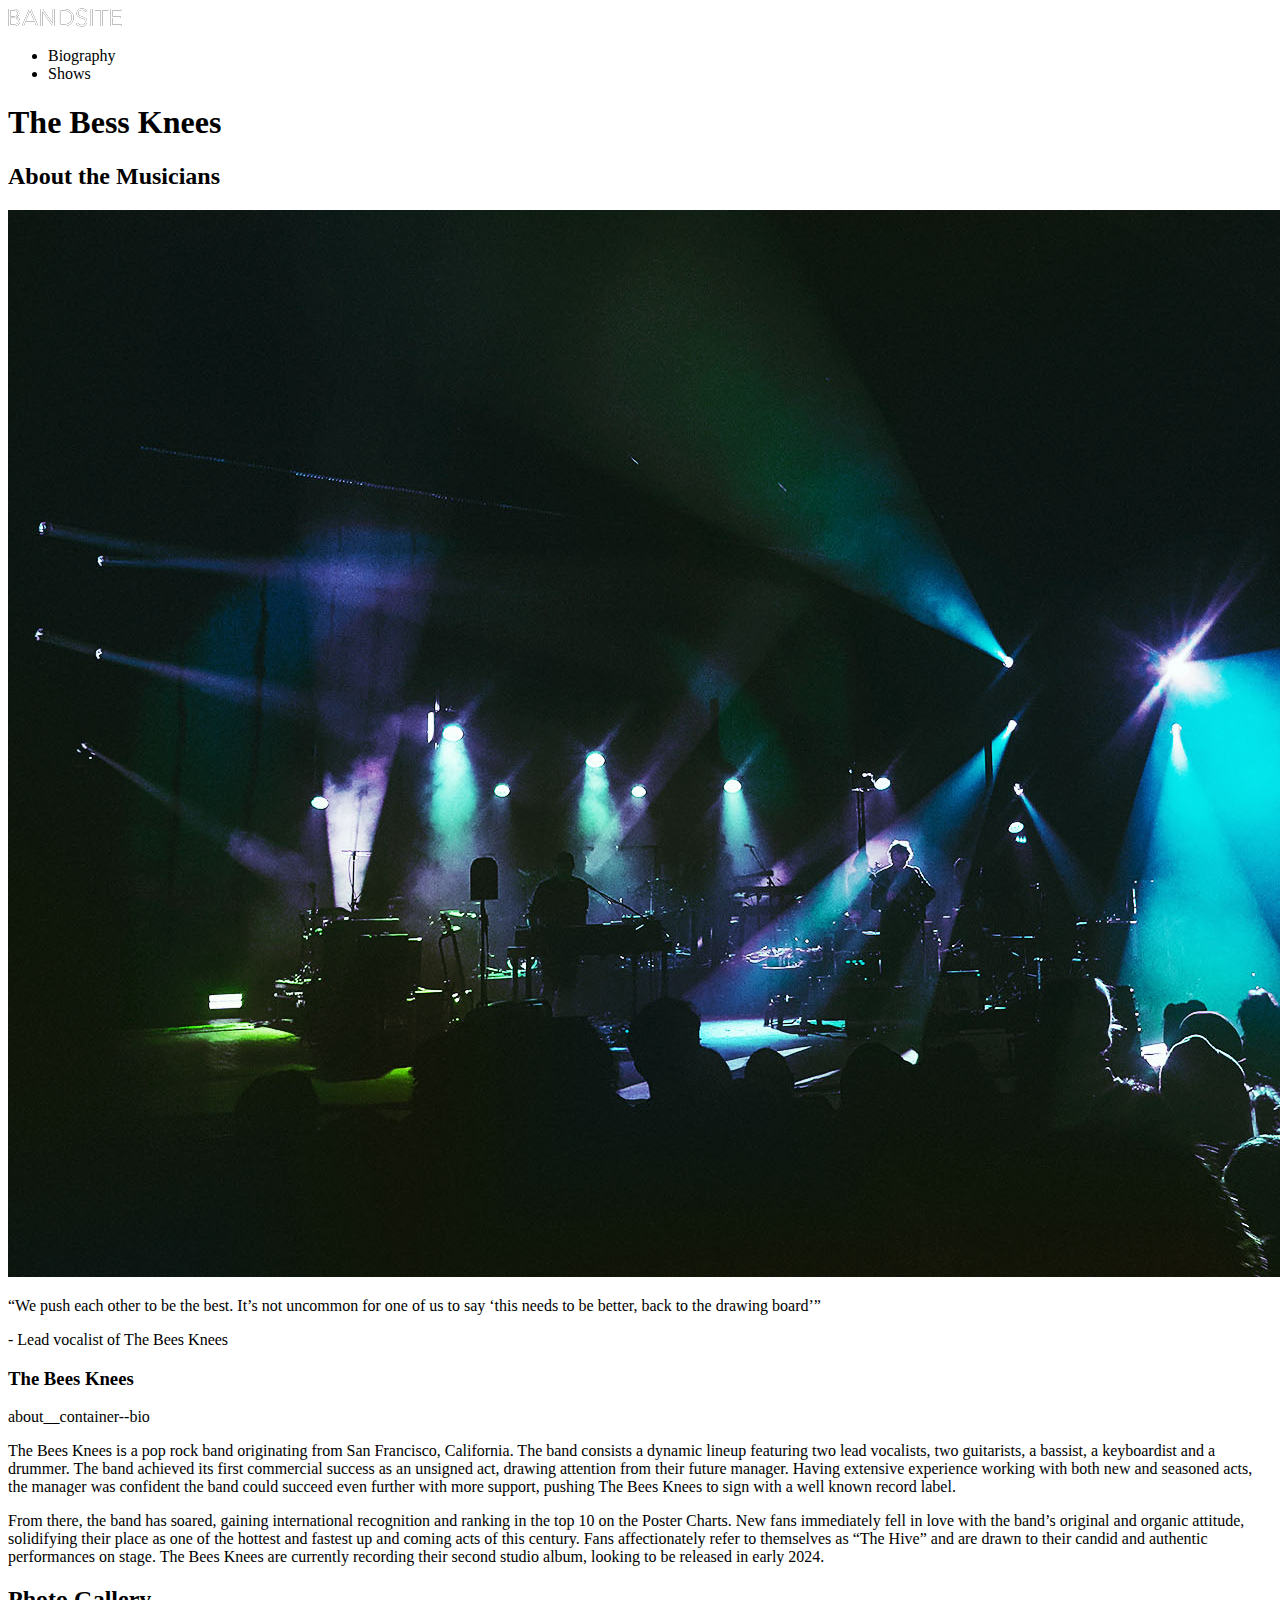
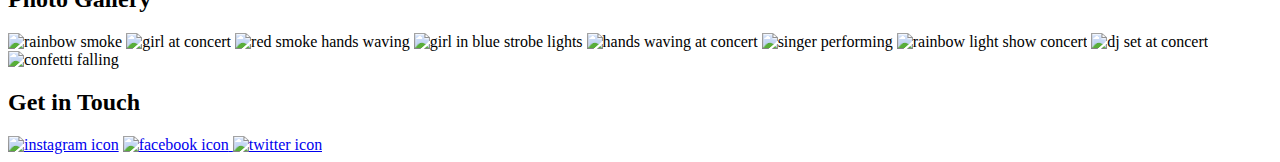
==== index.html @ d41c2636 "added more html" ====
<!DOCTYPE html>
<html lang="en">
<head>
    <meta charset="UTF-8">
    <meta name="viewport" content="width=device-width, initial-scale=1.0">
    <title>Biography</title>
</head>

<body>

    <header class="header>
        <nav>
            <a class="nav__logo" href="./index.html"><img class="nav__img-logo" src="./assets/Logo/Logo-bandsite.svg" alt="bandsite logo"></a>
            <ul>
                <li>Biography</li>
                <li>Shows</li>
            </ul>
        </nav>
    </header>

    <main>

        <section>
            <div>
                <h1>The Bess Knees</h1>
            </div>
        </section>

        <section>
            <h2>About the Musicians</h2>
            <div> 
                <img class="band_image" src="assets/Images/band.jpg" alt="The Bee Knees Main Landing image"/>
                <p class="">“We push each other to be the best. 
                    It’s not uncommon for one of us to say ‘this needs to be better, back to the drawing board’”
                </p>
                <p> - Lead vocalist of The Bees Knees</p>
            </div>
            <div>
                <h3>The Bees Knees</h3>
                <div>about__container--bio</div>
                <p>
                    The Bees Knees is a pop rock band originating
                    from San Francisco, California. The band
                    consists a dynamic lineup featuring two lead
                    vocalists, two guitarists, a bassist, a
                    keyboardist and a drummer. The band
                    achieved its first commercial success as an
                    unsigned act, drawing attention from their
                    future manager. Having extensive experience
                    working with both new and seasoned acts, the
                    manager was confident the band could
                    succeed even further with more support,
                    pushing The Bees Knees to sign with a well
                    known record label.
                </p>
                <p>
                    From there, the band has soared, gaining
                    international recognition and ranking in the
                    top 10 on the Poster Charts. New fans
                    immediately fell in love with the band’s original
                    and organic attitude, solidifying their place as
                    one of the hottest and fastest up and coming
                    acts of this century. Fans affectionately refer to
                    themselves as “The Hive” and are drawn to
                    their candid and authentic performances on
                    stage. The Bees Knees are currently recording
                    their second studio album, looking to be
                    released in early 2024.
                </p>
            </div>
        </section>

        <section>
            <h2>Photo Gallery</h2>
            <div class="gallery__container">
                <img class="gallery__image" src="assets/images/Photo-gallery-1.jpg" alt="rainbow smoke">
                <img class="gallery__image" src="assets/images/Photo-gallery-2.jpg" alt="girl at concert">
                <img class="gallery__image gallery__image--cornor" src="assets/images/Photo-gallery-3.jpg" alt="red smoke hands waving">
                <img class="gallery__image" src="assets/images/Photo-gallery-4.jpg" alt="girl in blue strobe lights">
                <img class="gallery__image" src="assets/images/Photo-gallery-5.jpg" alt="hands waving at concert">
                <img class="gallery__image gallery__image--cornor"  src="assets/images/Photo-gallery-6.jpg" alt="singer performing">
                <img class="gallery__image" src="assets/images/Photo-gallery-7.jpg" alt="rainbow light show concert">
                <img class="gallery__image" src="assets/images/Photo-gallery-8.jpg" alt="dj set at concert">
                <img class="gallery__image gallery__image--cornor" src="assets/images/Photo-gallery-9.jpg" alt="confetti falling">
            </div>
        </section>
    </main>

    <footer>
        <h2 class="">Get in Touch</h2>
        <div class="footer__social">
            <a href="https://instagram.com/" target="_blank" class="footer__social-link">
                <img class="footer__image" src="./assets/icons/Icon-instagram.svg" alt="instagram icon"></a>
            <a href="https://facebook.com/" target="_blank" class="footer__social-link">
                <img class="footer__image" src="./assets/icons/Icon-facebook.svg" alt="facebook icon">
            </a>
             <a href="https://twitter.com/" target="_blank" class="footer__social-link">
                <img class="footer__image" src="./assets/icons/Icon-twitter.svg" alt="twitter icon">
             </a>
        </div>
    </footer>
</body>
</html>
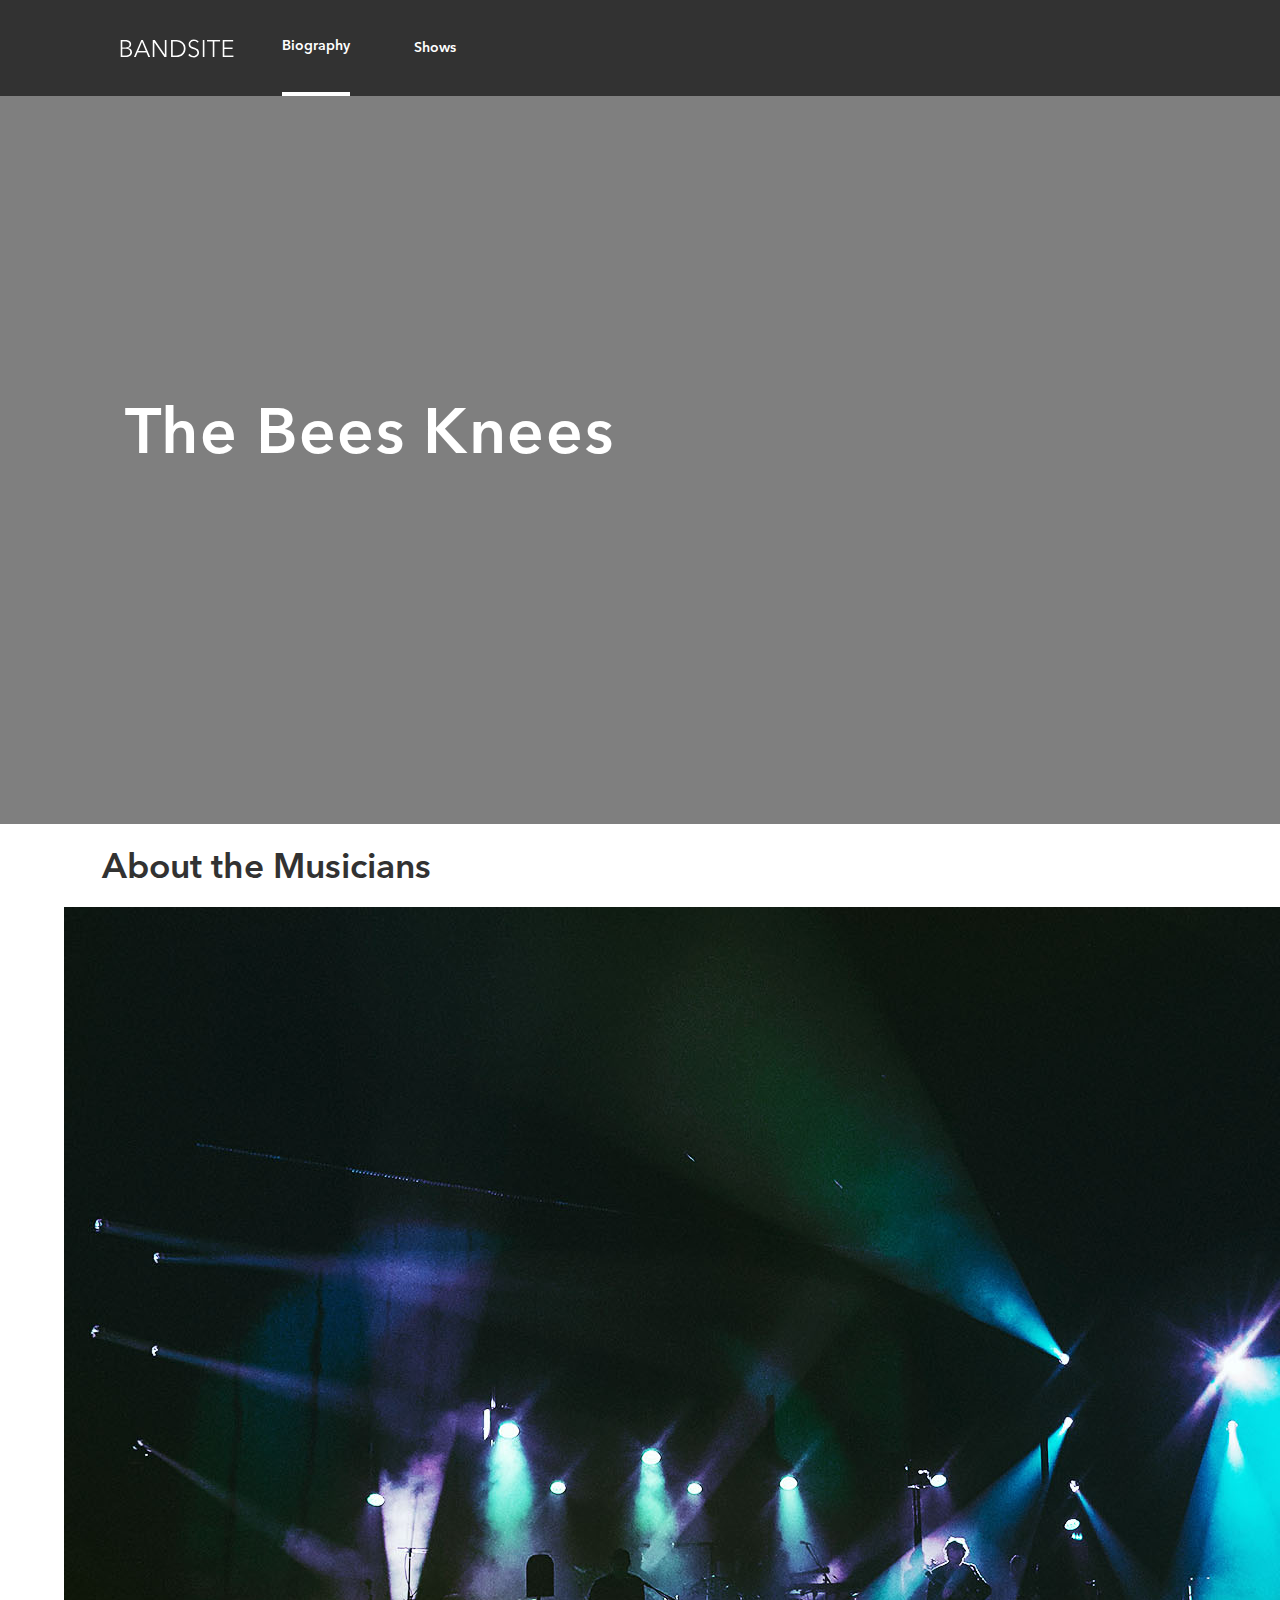
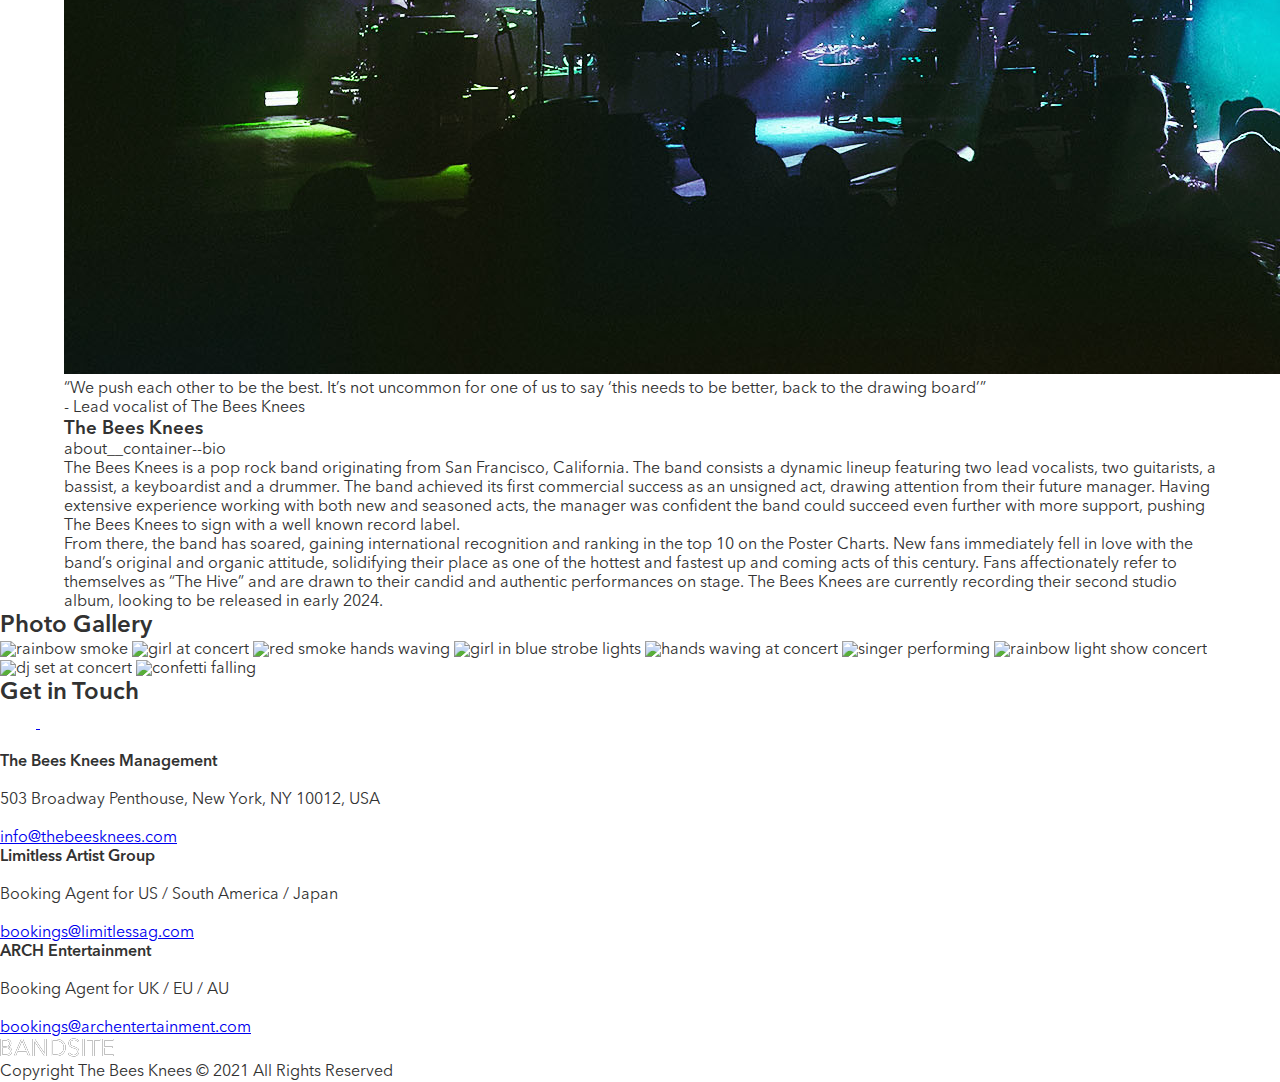
==== commit 25443d66: "added nav bar styling" ====
--- a/index.html
+++ b/index.html
@@ -4,32 +4,31 @@
     <meta charset="UTF-8">
     <meta name="viewport" content="width=device-width, initial-scale=1.0">
     <title>Biography</title>
+    <link rel="stylesheet" href="./styles/bio.css">
 </head>
 
 <body>
 
-    <header class="header>
-        <nav>
-            <a class="nav__logo" href="./index.html"><img class="nav__img-logo" src="./assets/Logo/Logo-bandsite.svg" alt="bandsite logo"></a>
-            <ul>
-                <li>Biography</li>
-                <li>Shows</li>
+    <header class="header">
+        <nav class="nav">
+            <a class="nav__logo" href="./index.html"><img class="nav__img--logo" src="./assets/Logo/Logo-bandsite.svg" alt="bandsite logo"></a>
+            <ul class="nav__pages">
+                <li class="nav__list nav__list--active"><a class="nav__link " href="./index.html">Biography</a></li>
+                <li class="nav__list nav__list--nonactive">Shows</li>
             </ul>
         </nav>
     </header>
 
     <main>
+        <section class="hero">
+            <div class="hero__overlay"></div>
+                <h1 class="hero__title">The Bees Knees<h1>
+                </section>
 
-        <section>
-            <div>
-                <h1>The Bess Knees</h1>
-            </div>
-        </section>
-
-        <section>
-            <h2>About the Musicians</h2>
+        <section class="about">
+            <h2 class="about__title">About the Musicians</h2>
             <div> 
-                <img class="band_image" src="assets/Images/band.jpg" alt="The Bee Knees Main Landing image"/>
+                <img class="about__image" src="assets/Images/band.jpg" alt="The Bee Knees Main Landing image"/>
                 <p class="">“We push each other to be the best. 
                     It’s not uncommon for one of us to say ‘this needs to be better, back to the drawing board’”
                 </p>
@@ -90,14 +89,40 @@
         <h2 class="">Get in Touch</h2>
         <div class="footer__social">
             <a href="https://instagram.com/" target="_blank" class="footer__social-link">
-                <img class="footer__image" src="./assets/icons/Icon-instagram.svg" alt="instagram icon"></a>
+                <img class="footer__image" src="./assets/Icons/SVG/Icon-instagram.svg" alt="instagram icon"></a>
             <a href="https://facebook.com/" target="_blank" class="footer__social-link">
-                <img class="footer__image" src="./assets/icons/Icon-facebook.svg" alt="facebook icon">
+                <img class="footer__image" src="./assets/Icons/SVG/Icon-facebook.svg" alt="facebook icon">
             </a>
              <a href="https://twitter.com/" target="_blank" class="footer__social-link">
-                <img class="footer__image" src="./assets/icons/Icon-twitter.svg" alt="twitter icon">
+                <img class="footer__image" src="./assets/Icons/SVG/Icon-twitter.svg" alt="twitter icon">
              </a>
         </div>
+        <br>
+        <div class="footer__contact">
+            <div class="footer__contact--container">
+                <h4 class="footer__contact--title">The Bees Knees Management</h4>
+                <br>
+                <p>503 Broadway Penthouse,
+                    New York, NY 10012, USA</p>
+                <br>
+                <a class="footer__contact--email" href="mailto:info@thebeesknees.com" target="_blank">info@thebeesknees.com</a>
+                <br>
+                <h4 class="footer__contact--title">Limitless Artist Group</h4>
+                <br>
+                <p>Booking Agent for US / South America / Japan</p>
+                <br>
+                <a class="footer__contact--email" href="mailto:bookings@limitlessag.com" target="_blank">bookings@limitlessag.com</a>
+                <br>
+                <h4 class="footer__contact--title">ARCH Entertainment</h4>
+                <br>
+                <p>Booking Agent for UK / EU / AU</p>
+                <br>
+                <a class="footer__contact--email" href="mailto:bookings@limitlessag.com" target="_blank">bookings@archentertainment.com</a>
+            </div>
+        </div>
+        <img class="footer__image-logo" src="assets/Logo/Logo-bandsite.svg" alt="bandsite logo">
+        <p class="footer__copyright">Copyright The Bees Knees © 2021 All Rights Reserved</p>
     </footer>
+
 </body>
 </html>--- a/styles/bio.css
+++ b/styles/bio.css
@@ -0,0 +1,223 @@
+@font-face {
+  font-family: "AvenirNext LT Pro";
+  src: url("../../assets/Font/AvenirNextLTPro-Regular.otf") format("opentype");
+  font-weight: normal;
+  font-style: normal;
+}
+@font-face {
+  font-family: "AvenirNextLTPro-Demi";
+  src: url("../../assets/Font/AvenirNextLTPro-Demi.otf") format("opentype");
+  font-weight: 600;
+  font-style: normal;
+}
+@font-face {
+  font-family: "AvenirNext LT Pro";
+  src: url("../../assets/Font/AvenirNextLTPro-Bold.otf") format("opentype");
+  font-weight: 700;
+  font-style: bold;
+}
+*, *::before, *::after {
+  box-sizing: border-box;
+  margin: 0;
+  padding: 0;
+}
+
+h1, h2, h3, h4 {
+  font-family: "AvenirNextLTPro-Demi";
+}
+
+body {
+  margin: 0;
+  padding: 0;
+  font-family: "AvenirNext LT Pro";
+  color: #323232;
+}
+
+ul {
+  margin-block-start: 1em;
+  margin-block-end: 0em;
+}
+
+li {
+  list-style: none;
+}
+
+a {
+  margin: 0rem 0rem;
+}
+
+.header {
+  padding-top: 1rem;
+  background-color: #323232;
+}
+@media screen and (min-width: 48rem) {
+  .header {
+    padding-top: 0rem;
+  }
+}
+
+.nav {
+  background-color: #323232;
+  position: sticky;
+  top: 0;
+  width: 100%;
+  z-index: 999;
+}
+@media screen and (min-width: 48rem) {
+  .nav {
+    display: flex;
+    height: 4.5rem;
+  }
+}
+@media screen and (min-width: 80rem) {
+  .nav {
+    display: flex;
+    height: 6rem;
+  }
+}
+.nav__logo {
+  height: 1.875rem;
+  display: flex;
+  justify-content: center;
+  margin-top: 1rem;
+}
+@media screen and (min-width: 48rem) {
+  .nav__logo {
+    max-height: 1.625rem;
+    align-items: center;
+    margin: auto 1rem auto 2.5rem;
+  }
+}
+@media screen and (min-width: 80rem) {
+  .nav__logo {
+    margin-left: 7.5rem;
+  }
+}
+.nav__pages {
+  display: flex;
+  width: 100%;
+  margin-block-start: 0;
+  justify-content: center;
+}
+@media screen and (min-width: 48rem) {
+  .nav__pages {
+    width: 30%;
+    justify-content: start;
+  }
+}
+.nav__list {
+  display: inline-flex;
+  width: 100%;
+  height: 100%;
+  font-size: 1rem;
+  justify-content: center;
+  align-items: center;
+  color: white;
+  font-weight: 700;
+  padding-top: 1rem;
+  padding-bottom: 1rem;
+}
+.nav__list--nonactive:hover {
+  font-family: "AvenirNext LT Pro";
+  border-bottom: 4px #FFFFFF solid;
+}
+.nav__list--active {
+  font-family: "AvenirNext LT Pro";
+  border-bottom: 4px #FFFFFF solid;
+}
+@media screen and (min-width: 48rem) {
+  .nav__list {
+    padding: 0rem;
+    font-size: 0.875rem;
+    font-family: "AvenirNextLTPro-Demi";
+    width: auto;
+    display: flex;
+    justify-content: baseline;
+    margin: auto 2rem auto 2rem;
+  }
+}
+.nav__link {
+  color: white;
+  text-decoration: none;
+}
+
+.hero {
+  background-image: url(../assets/images/hero-bio.jpg);
+  background-size: cover;
+  background-position: center;
+  background-repeat: no-repeat;
+  height: 17.5rem;
+  width: 101.5%;
+  display: flex;
+  position: relative;
+  align-items: center;
+}
+.hero__overlay {
+  width: 100%;
+  height: 100%;
+  background-color: #323232;
+  position: absolute;
+  background-color: rgba(0, 0, 0, 0.5);
+  z-index: 0;
+}
+.hero__title {
+  color: white;
+  position: absolute;
+  margin-left: 1.5rem;
+  margin-top: 1rem;
+  font-size: 1.5rem;
+  z-index: 1;
+  letter-spacing: 0.125rem;
+  font-family: "AvenirNextLTPro-Demi";
+}
+@media screen and (min-width: 48rem) {
+  .hero__title {
+    font-size: 3.4rem;
+    font-family: "AvenirNextLTPro-Demi";
+    margin-left: 3rem;
+    margin-top: 3rem;
+    letter-spacing: 0.25rem;
+  }
+}
+@media screen and (min-width: 80rem) {
+  .hero__title {
+    font-size: 4rem;
+    margin-left: 7.8rem;
+    margin-top: -3rem;
+    letter-spacing: 0.1rem;
+  }
+}
+@media screen and (min-width: 48rem) {
+  .hero {
+    height: 29rem;
+  }
+}
+@media screen and (min-width: 80rem) {
+  .hero {
+    height: 45.5rem;
+  }
+}
+
+@media screen and (min-width: 48rem) {
+  .about {
+    width: 90%;
+    display: flexbox;
+    margin: auto;
+  }
+}
+.about__title {
+  font-weight: 700;
+  font-family: "AvenirNextLTPro-Demi";
+  font-size: 1.5rem;
+  margin: 1.5rem 1rem 1rem 1rem;
+}
+@media screen and (min-width: 48rem) {
+  .about__title {
+    font-size: 2.2rem;
+  }
+}
+@media screen and (min-width: 80rem) {
+  .about__title {
+    margin-left: 2.4rem;
+  }
+}/*# sourceMappingURL=bio.css.map */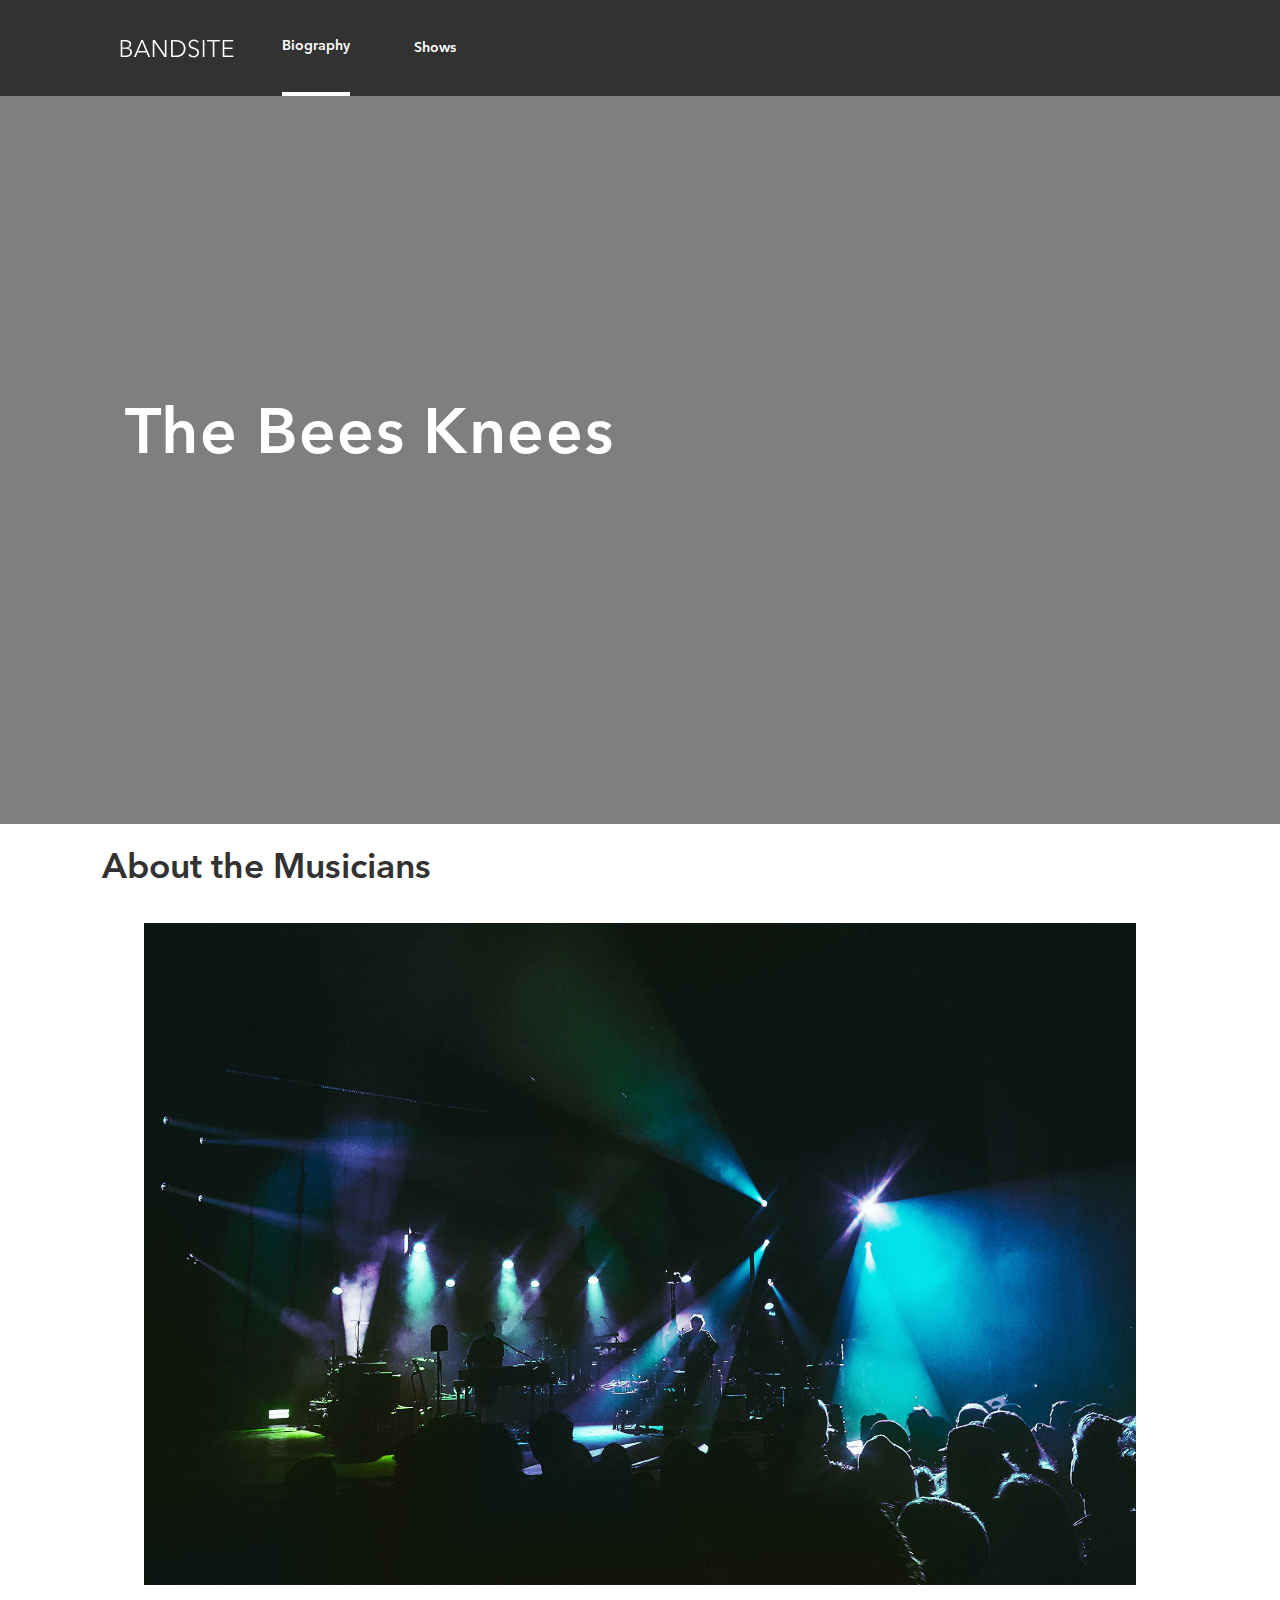
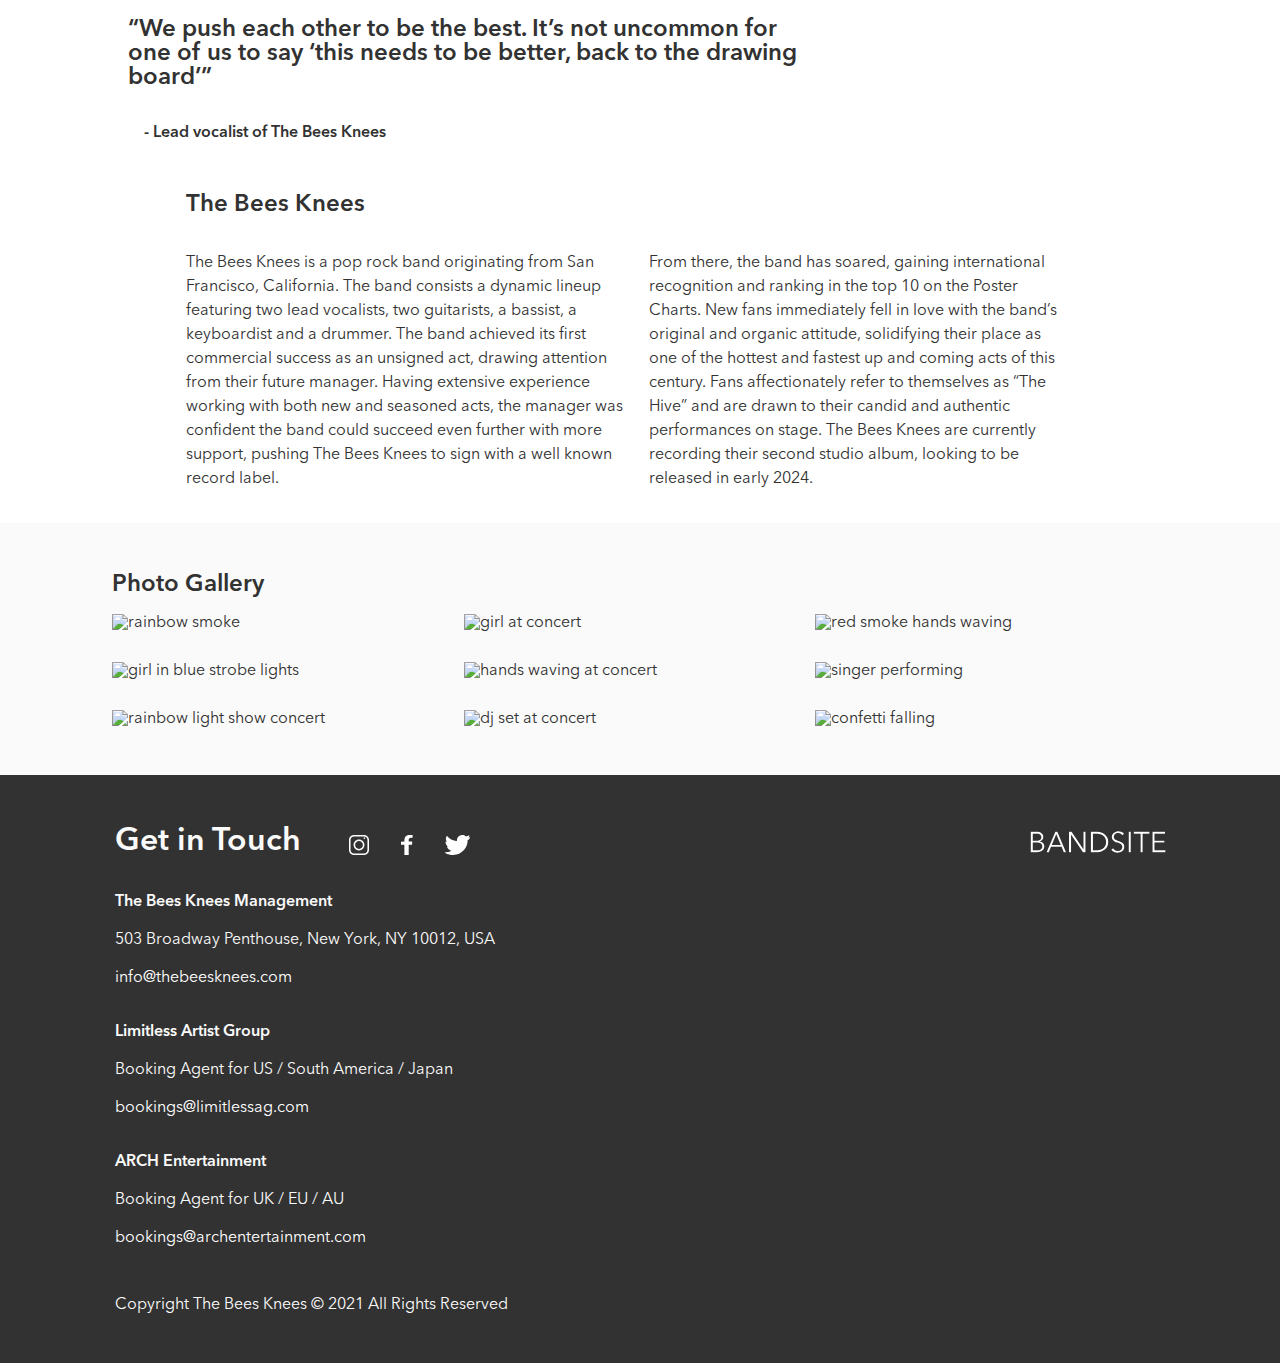
==== commit 09a541d3: "added the rest of mobile design" ====
--- a/index.html
+++ b/index.html
@@ -27,17 +27,17 @@
 
         <section class="about">
             <h2 class="about__title">About the Musicians</h2>
-            <div> 
+            <div class="about__container"> 
                 <img class="about__image" src="assets/Images/band.jpg" alt="The Bee Knees Main Landing image"/>
-                <p class="">“We push each other to be the best. 
+                <p class="about__quote">“We push each other to be the best. 
                     It’s not uncommon for one of us to say ‘this needs to be better, back to the drawing board’”
                 </p>
-                <p> - Lead vocalist of The Bees Knees</p>
+                <h4 class="about__quote--author"> - Lead vocalist of The Bees Knees</h4>
             </div>
-            <div>
-                <h3>The Bees Knees</h3>
-                <div>about__container--bio</div>
-                <p>
+            <div class="about__container--para">
+                <h3 class="about__para--title">The Bees Knees</h3>
+                <div class="about__para--container">
+                <p class="about__para">
                     The Bees Knees is a pop rock band originating
                     from San Francisco, California. The band
                     consists a dynamic lineup featuring two lead
@@ -52,7 +52,7 @@
                     pushing The Bees Knees to sign with a well
                     known record label.
                 </p>
-                <p>
+                <p class="about__para">
                     From there, the band has soared, gaining
                     international recognition and ranking in the
                     top 10 on the Poster Charts. New fans
@@ -67,10 +67,11 @@
                     released in early 2024.
                 </p>
             </div>
+            </div>
         </section>
 
-        <section>
-            <h2>Photo Gallery</h2>
+        <section class="gallery">
+            <h2 class="gallery__title">Photo Gallery</h2>
             <div class="gallery__container">
                 <img class="gallery__image" src="assets/images/Photo-gallery-1.jpg" alt="rainbow smoke">
                 <img class="gallery__image" src="assets/images/Photo-gallery-2.jpg" alt="girl at concert">
@@ -85,8 +86,8 @@
         </section>
     </main>
 
-    <footer>
-        <h2 class="">Get in Touch</h2>
+    <footer class="footer">
+        <h2 class="footer__header">Get in Touch</h2>
         <div class="footer__social">
             <a href="https://instagram.com/" target="_blank" class="footer__social-link">
                 <img class="footer__image" src="./assets/Icons/SVG/Icon-instagram.svg" alt="instagram icon"></a>
@@ -100,27 +101,29 @@
         <br>
         <div class="footer__contact">
             <div class="footer__contact--container">
-                <h4 class="footer__contact--title">The Bees Knees Management</h4>
+                <h4 class="footer__title">The Bees Knees Management</h4>
                 <br>
                 <p>503 Broadway Penthouse,
                     New York, NY 10012, USA</p>
                 <br>
-                <a class="footer__contact--email" href="mailto:info@thebeesknees.com" target="_blank">info@thebeesknees.com</a>
+                <a class="footer__email" href="mailto:info@thebeesknees.com" target="_blank">info@thebeesknees.com</a>
                 <br>
-                <h4 class="footer__contact--title">Limitless Artist Group</h4>
+                <br>
+                <h4 class="footer__title">Limitless Artist Group</h4>
                 <br>
                 <p>Booking Agent for US / South America / Japan</p>
                 <br>
-                <a class="footer__contact--email" href="mailto:bookings@limitlessag.com" target="_blank">bookings@limitlessag.com</a>
+                <a class="footer__email" href="mailto:bookings@limitlessag.com" target="_blank">bookings@limitlessag.com</a>
                 <br>
-                <h4 class="footer__contact--title">ARCH Entertainment</h4>
+                <br>
+                <h4 class="footer__title">ARCH Entertainment</h4>
                 <br>
                 <p>Booking Agent for UK / EU / AU</p>
                 <br>
-                <a class="footer__contact--email" href="mailto:bookings@limitlessag.com" target="_blank">bookings@archentertainment.com</a>
+                <a class="footer__email" href="mailto:bookings@limitlessag.com" target="_blank">bookings@archentertainment.com</a>
             </div>
         </div>
-        <img class="footer__image-logo" src="assets/Logo/Logo-bandsite.svg" alt="bandsite logo">
+        <img class="footer__logo" src="assets/Logo/Logo-bandsite.svg" alt="bandsite logo">
         <p class="footer__copyright">Copyright The Bees Knees © 2021 All Rights Reserved</p>
     </footer>
 
--- a/styles/bio.css
+++ b/styles/bio.css
@@ -147,7 +147,7 @@
   background-position: center;
   background-repeat: no-repeat;
   height: 17.5rem;
-  width: 101.5%;
+  width: 100%;
   display: flex;
   position: relative;
   align-items: center;
@@ -209,7 +209,7 @@
   font-weight: 700;
   font-family: "AvenirNextLTPro-Demi";
   font-size: 1.5rem;
-  margin: 1.5rem 1rem 1rem 1rem;
+  margin: 1.5rem 1rem 0.5rem 1rem;
 }
 @media screen and (min-width: 48rem) {
   .about__title {
@@ -220,4 +220,273 @@
   .about__title {
     margin-left: 2.4rem;
   }
+}
+.about__container {
+  display: flex;
+  flex-direction: column;
+  width: 100%;
+}
+@media screen and (min-width: 80rem) {
+  .about__container {
+    padding: 1rem 4rem 1rem 4rem;
+  }
+}
+.about__image {
+  -o-object-fit: cover;
+     object-fit: cover;
+  -o-object-position: bottom;
+     object-position: bottom;
+  margin: 0.5rem 1rem 0.5rem 1rem;
+  max-height: 20rem;
+}
+@media screen and (min-width: 48rem) {
+  .about__image {
+    max-height: 38rem;
+  }
+}
+@media screen and (min-width: 80rem) {
+  .about__image {
+    max-height: 48rem;
+  }
+}
+.about__quote {
+  margin: 0.5rem 1rem auto 1rem;
+  line-height: 1.5rem;
+  font-family: "AvenirNextLTPro-Demi";
+  flex-wrap: wrap;
+}
+@media screen and (min-width: 48rem) {
+  .about__quote {
+    font-size: 1.5rem;
+    margin: 1.6rem 0rem;
+  }
+}
+@media screen and (min-width: 80rem) {
+  .about__quote {
+    justify-content: flex-start;
+    width: 66%;
+  }
+}
+.about__quote--author {
+  margin: 0.5rem auto 0.5rem 1rem;
+  font-weight: 600;
+  font-family: "AvenirNextLTPro-Demi";
+}
+.about__para--title {
+  font-family: "AvenirNextLTPro-Demi";
+  margin-left: 0rem;
+  margin-bottom: 1.5rem;
+  font-size: 0.875rem;
+  line-height: 1.375rem;
+}
+@media screen and (min-width: 48rem) {
+  .about__para--title {
+    font-size: 1.5rem;
+    line-height: 2.75rem;
+  }
+}
+.about__container--para {
+  display: flex;
+  flex-direction: column;
+  width: 100%;
+  padding: 1rem;
+}
+@media screen and (min-width: 48rem) {
+  .about__container--para {
+    width: 90%;
+    display: flexbox;
+    margin: auto;
+  }
+}
+@media screen and (min-width: 80rem) {
+  .about__container--para {
+    padding: 1rem 4rem 1rem 4rem;
+  }
+}
+.about__para--container {
+  line-height: 1.5;
+}
+@media screen and (min-width: 48rem) {
+  .about__para--container {
+    display: flex;
+    flex-direction: row;
+  }
+}
+.about__para {
+  margin-bottom: 1rem;
+}
+@media screen and (min-width: 48rem) {
+  .about__para {
+    padding: 0rem 1.5rem 0rem 0rem;
+    font-size: 1rem;
+  }
+}
+.gallery {
+  background-color: #FAFAFA;
+  display: flex;
+  flex-direction: column;
+  padding: 1.5rem 1rem 0rem 1rem;
+}
+.gallery__title {
+  font-size: 1.5rem;
+  font-weight: 600;
+  font-family: "AvenirNextLTPro-Demi";
+}
+.gallery__image {
+  padding: 1rem 0rem;
+}
+@media screen and (min-width: 48rem) {
+  .gallery__image {
+    width: 33.3%;
+    padding: 0.9rem 1.8rem 0.9rem 0rem;
+  }
+}
+.gallery__image--cornor {
+  padding-right: 0;
+}
+.gallery__container {
+  display: flex;
+  flex-direction: column;
+}
+@media screen and (min-width: 48rem) {
+  .gallery__container {
+    flex-direction: row;
+    flex-wrap: wrap;
+    margin-bottom: 1rem;
+    margin-right: 0;
+  }
+}
+@media screen and (min-width: 80rem) {
+  .gallery {
+    padding: 3rem 7rem 1rem 7rem;
+  }
+}
+
+.footer {
+  padding: 2.4rem 1.6rem;
+  background-color: #323232;
+  color: #FAFAFA;
+  display: flex;
+  flex-direction: column;
+  margin: auto;
+}
+.footer__header {
+  font-size: 2rem;
+}
+.footer__title {
+  margin-top: 1rem;
+  margin-bottom: 0;
+  padding-bottom: 0;
+  order: 1;
+  font-size: 1rem;
+  font-weight: 500;
+}
+.footer__social {
+  order: 2;
+  display: flex;
+  align-items: center;
+}
+@media screen and (min-width: 48rem) {
+  .footer__social {
+    flex-grow: 1;
+    margin-left: 2rem;
+  }
+}
+@media screen and (min-width: 80rem) {
+  .footer__social {
+    margin-left: 3rem;
+  }
+}
+.footer__image {
+  padding: 1rem 1rem 0rem 0rem;
+}
+@media screen and (min-width: 48rem) {
+  .footer__image {
+    padding: 0.7rem 1rem 0rem 0rem;
+  }
+}
+@media screen and (min-width: 80rem) {
+  .footer__image {
+    padding: 0.7rem 2rem 0rem 0rem;
+  }
+}
+.footer__contact {
+  padding-top: 1rem;
+  order: 3;
+}
+@media screen and (min-width: 48rem) {
+  .footer__contact {
+    order: 4;
+    display: flex;
+    flex-direction: row;
+    justify-content: space-between;
+    width: 100%;
+  }
+}
+@media screen and (min-width: 80rem) {
+  .footer__contact {
+    justify-content: start;
+    width: 77%;
+    flex-grow: 2;
+  }
+}
+.footer__container-contact {
+  margin-top: 2rem;
+  font-size: 1rem;
+  line-height: 1.5;
+}
+@media screen and (min-width: 48rem) {
+  .footer__container-contact {
+    width: 33%;
+  }
+}
+.footer__email {
+  color: white;
+  text-decoration: none;
+}
+.footer__contact-title {
+  font-family: "AvenirNextLTPro-Demi";
+}
+.footer__logo {
+  order: 4;
+  width: 10rem;
+  margin-top: 3.5rem;
+  margin-bottom: 1.5rem;
+}
+@media screen and (min-width: 48rem) {
+  .footer__logo {
+    width: 8.5rem;
+    order: 3;
+    margin: 0rem 0rem;
+    padding: 0rem 0rem;
+    max-height: 2.5rem;
+  }
+}
+.footer__copyright {
+  order: 5;
+}
+@media screen and (min-width: 48rem) {
+  .footer__copyright {
+    margin-top: 2.4rem;
+  }
+}
+@media screen and (min-width: 80rem) {
+  .footer__copyright {
+    margin-top: 3rem;
+    display: block;
+    width: 100%;
+  }
+}
+@media screen and (min-width: 48rem) {
+  .footer {
+    padding: 3rem 2.2rem 2.4rem 2.2rem;
+    flex-wrap: wrap;
+    flex-direction: row;
+    position: relative;
+  }
+}
+@media screen and (min-width: 80rem) {
+  .footer {
+    padding: 3rem 7.1rem 3rem 7.2rem;
+  }
 }/*# sourceMappingURL=bio.css.map */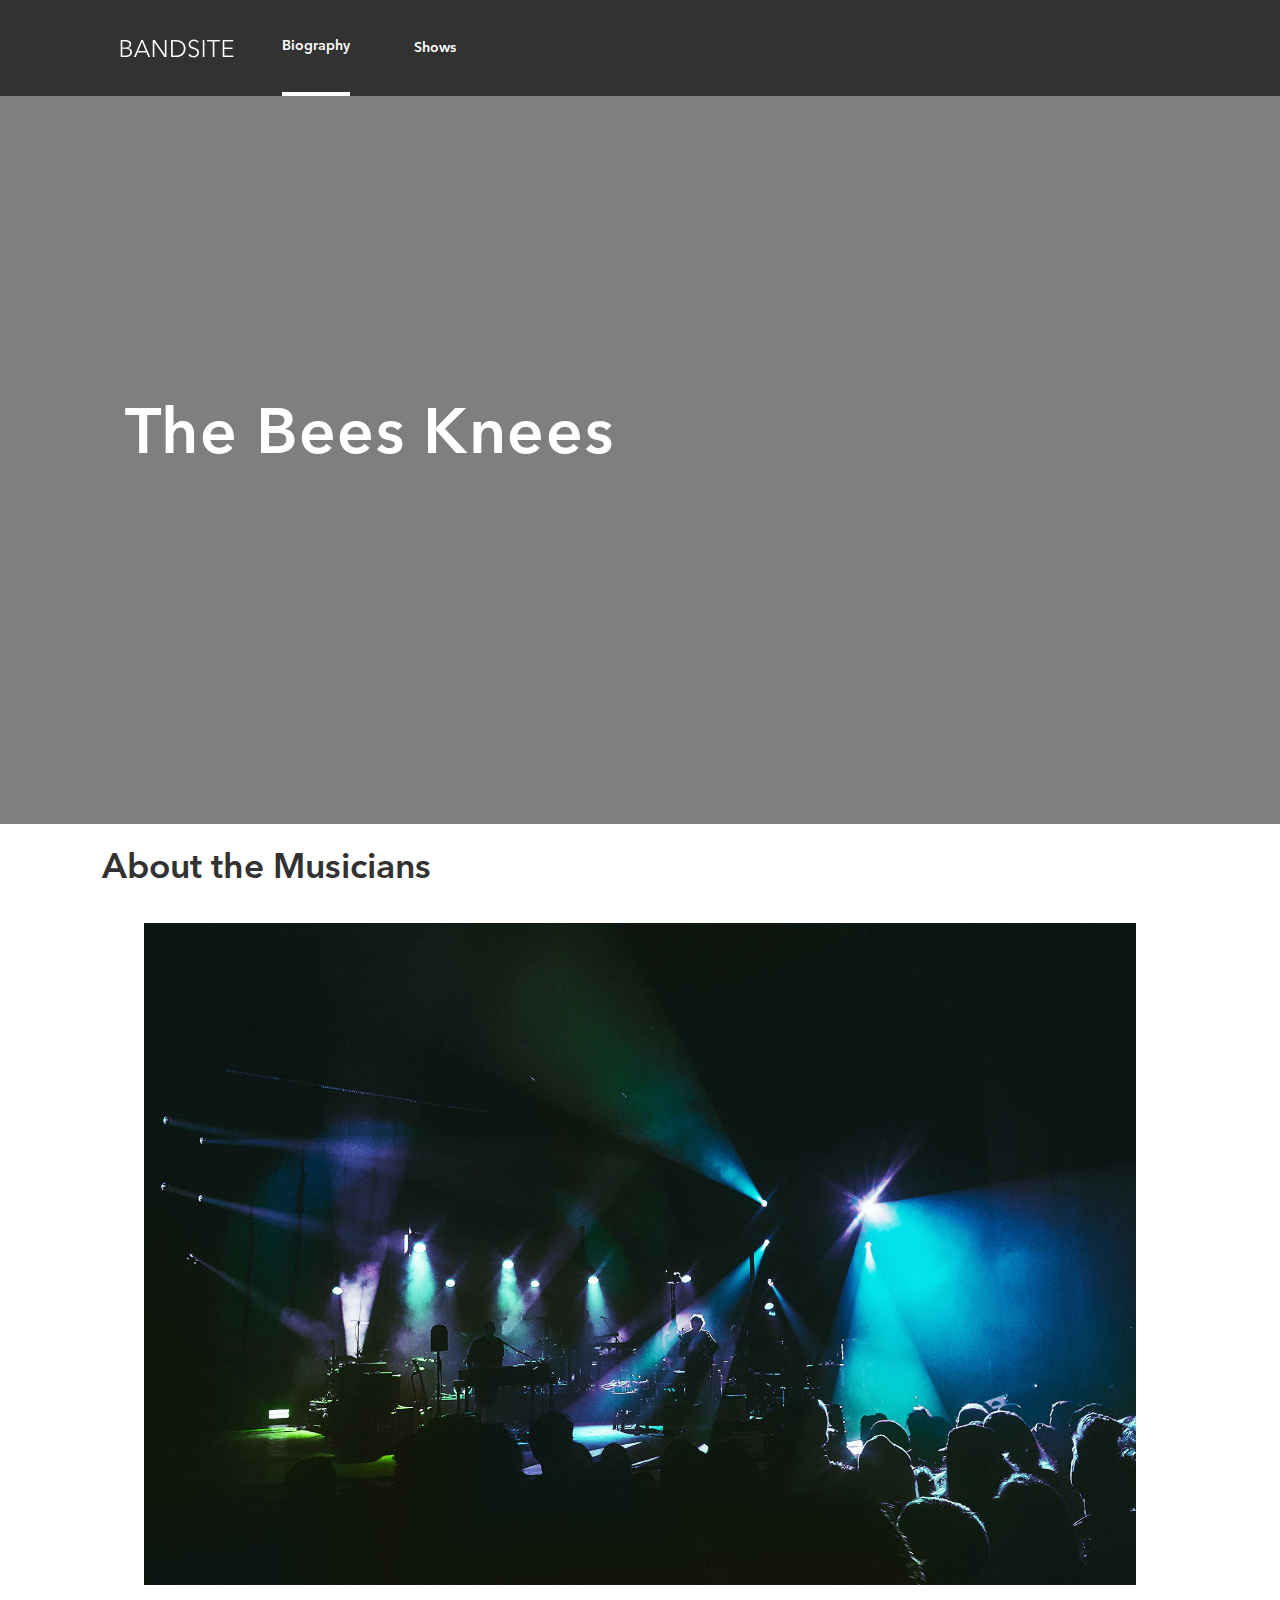
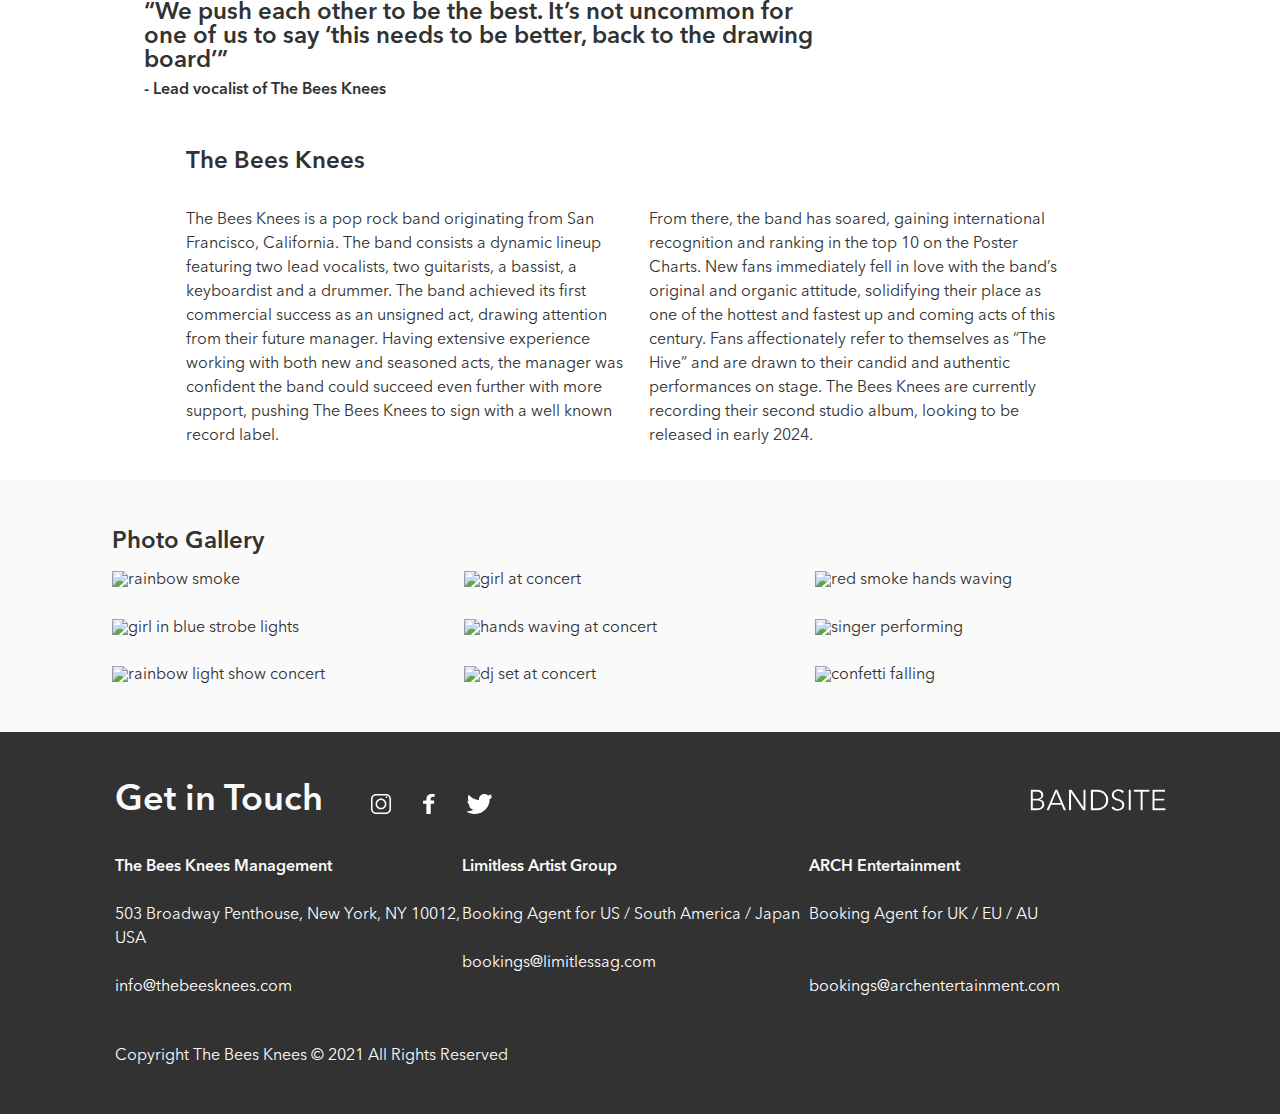
==== commit 71dd4b26: "added responsive footer" ====
--- a/index.html
+++ b/index.html
@@ -87,7 +87,7 @@
     </main>
 
     <footer class="footer">
-        <h2 class="footer__header">Get in Touch</h2>
+        <h2 class="footer__title">Get in Touch</h2>
         <div class="footer__social">
             <a href="https://instagram.com/" target="_blank" class="footer__social-link">
                 <img class="footer__image" src="./assets/Icons/SVG/Icon-instagram.svg" alt="instagram icon"></a>
@@ -100,30 +100,31 @@
         </div>
         <br>
         <div class="footer__contact">
-            <div class="footer__contact--container">
-                <h4 class="footer__title">The Bees Knees Management</h4>
+            <div class="footer__container--contact">
+                <h4 class="footer__contact--title">The Bees Knees Management</h4>
                 <br>
                 <p>503 Broadway Penthouse,
                     New York, NY 10012, USA</p>
                 <br>
                 <a class="footer__email" href="mailto:info@thebeesknees.com" target="_blank">info@thebeesknees.com</a>
-                <br>
-                <br>
-                <h4 class="footer__title">Limitless Artist Group</h4>
+            </div>
+            <div class="footer__container--contact">
+                <h4 class="footer__contact--title">Limitless Artist Group</h4>
                 <br>
                 <p>Booking Agent for US / South America / Japan</p>
                 <br>
                 <a class="footer__email" href="mailto:bookings@limitlessag.com" target="_blank">bookings@limitlessag.com</a>
-                <br>
-                <br>
-                <h4 class="footer__title">ARCH Entertainment</h4>
+            </div>
+            <div class="footer__container--contact">
+                <h4 class="footer__contact--title">ARCH Entertainment</h4>
                 <br>
                 <p>Booking Agent for UK / EU / AU</p>
+                <br>
                 <br>
                 <a class="footer__email" href="mailto:bookings@limitlessag.com" target="_blank">bookings@archentertainment.com</a>
             </div>
         </div>
-        <img class="footer__logo" src="assets/Logo/Logo-bandsite.svg" alt="bandsite logo">
+        <img class="footer__image--logo" src="assets/Logo/Logo-bandsite.svg" alt="bandsite logo">
         <p class="footer__copyright">Copyright The Bees Knees © 2021 All Rights Reserved</p>
     </footer>
 
--- a/styles/bio.css
+++ b/styles/bio.css
@@ -257,8 +257,8 @@
 }
 @media screen and (min-width: 48rem) {
   .about__quote {
+    margin: 0.5rem 1rem auto 1rem;
     font-size: 1.5rem;
-    margin: 1.6rem 0rem;
   }
 }
 @media screen and (min-width: 80rem) {
@@ -370,15 +370,11 @@
   flex-direction: column;
   margin: auto;
 }
-.footer__header {
-  font-size: 2rem;
-}
 .footer__title {
-  margin-top: 1rem;
   margin-bottom: 0;
   padding-bottom: 0;
   order: 1;
-  font-size: 1rem;
+  font-size: 2.25rem;
   font-weight: 500;
 }
 .footer__social {
@@ -411,7 +407,6 @@
   }
 }
 .footer__contact {
-  padding-top: 1rem;
   order: 3;
 }
 @media screen and (min-width: 48rem) {
@@ -430,13 +425,13 @@
     flex-grow: 2;
   }
 }
-.footer__container-contact {
+.footer__container--contact {
   margin-top: 2rem;
   font-size: 1rem;
   line-height: 1.5;
 }
 @media screen and (min-width: 48rem) {
-  .footer__container-contact {
+  .footer__container--contact {
     width: 33%;
   }
 }
@@ -444,17 +439,17 @@
   color: white;
   text-decoration: none;
 }
-.footer__contact-title {
-  font-family: "AvenirNextLTPro-Demi";
-}
-.footer__logo {
+.footer__contact--title {
+  font-family: "AvenirNextLTPro-Demi";
+}
+.footer__image--logo {
   order: 4;
-  width: 10rem;
+  width: 12.5rem;
   margin-top: 3.5rem;
   margin-bottom: 1.5rem;
 }
 @media screen and (min-width: 48rem) {
-  .footer__logo {
+  .footer__image--logo {
     width: 8.5rem;
     order: 3;
     margin: 0rem 0rem;
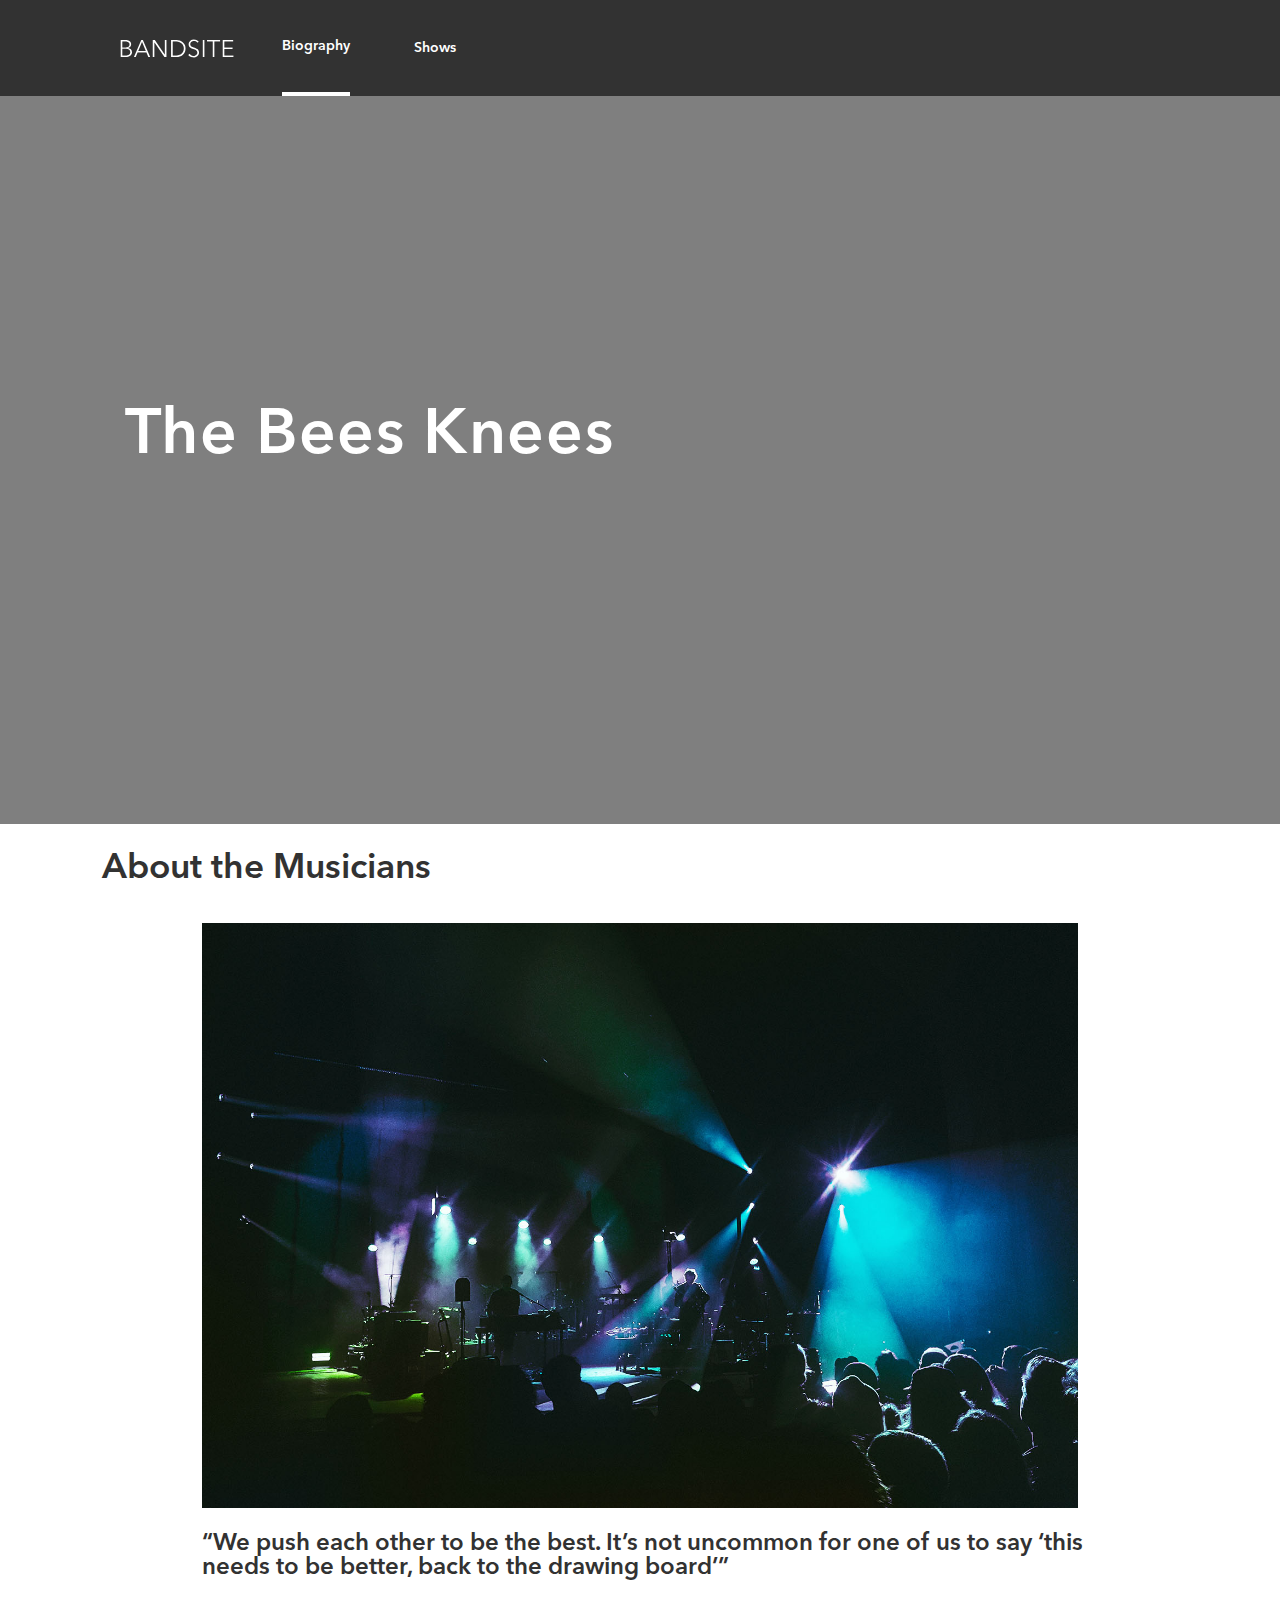
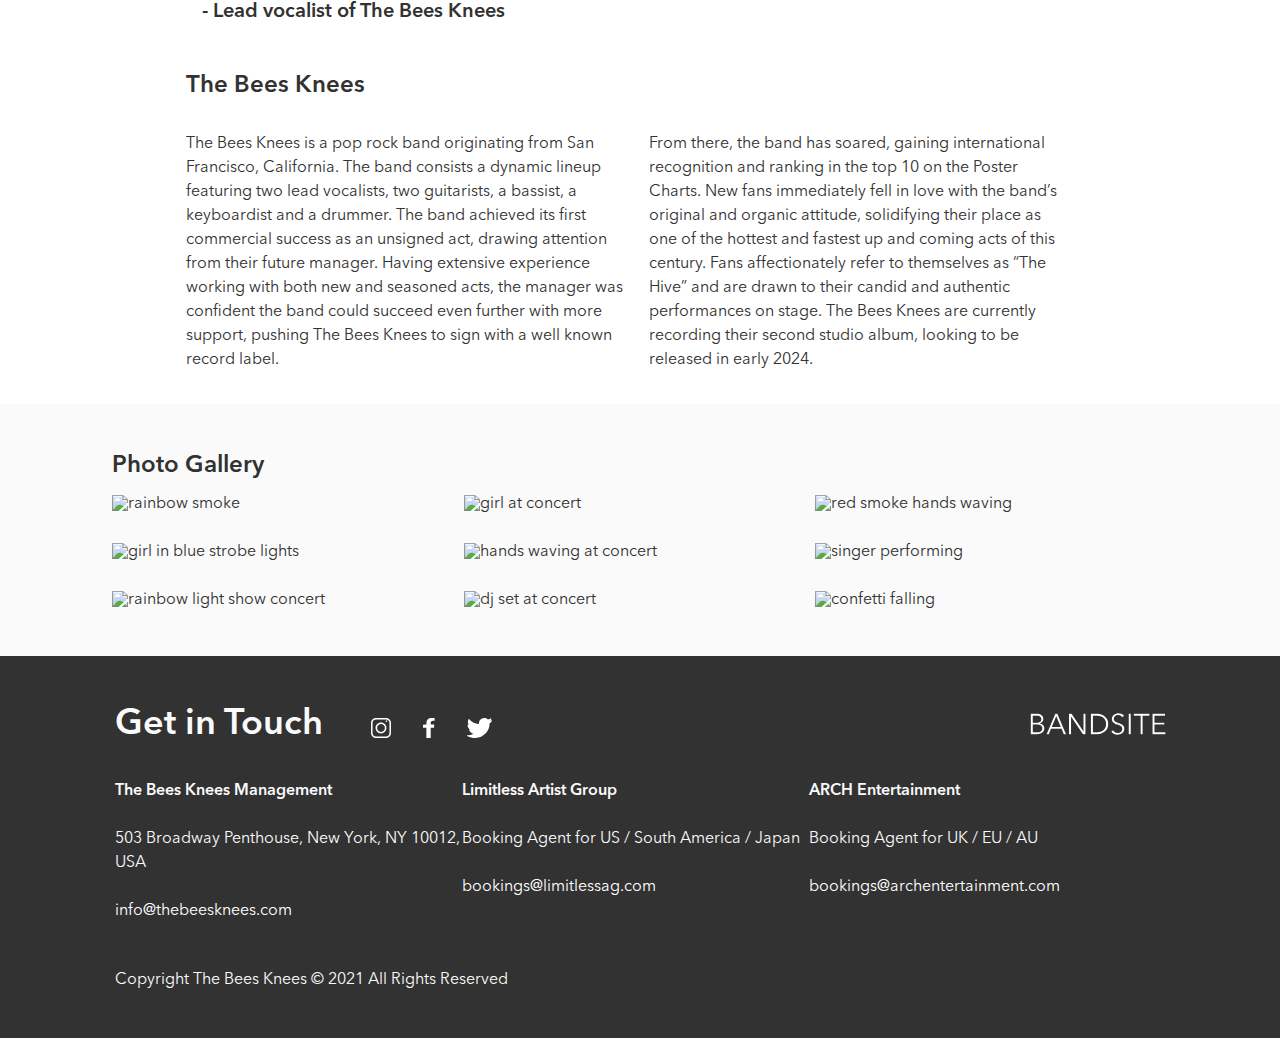
==== commit e1c35de4: "fixed responsive styling" ====
--- a/index.html
+++ b/index.html
@@ -120,7 +120,6 @@
                 <br>
                 <p>Booking Agent for UK / EU / AU</p>
                 <br>
-                <br>
                 <a class="footer__email" href="mailto:bookings@limitlessag.com" target="_blank">bookings@archentertainment.com</a>
             </div>
         </div>
--- a/styles/bio.css
+++ b/styles/bio.css
@@ -229,6 +229,14 @@
 @media screen and (min-width: 80rem) {
   .about__container {
     padding: 1rem 4rem 1rem 4rem;
+    width: 90%;
+    margin: auto;
+  }
+}
+@media screen and (min-width: 48rem) {
+  .about__container {
+    width: 90%;
+    margin: auto;
   }
 }
 .about__image {
@@ -257,20 +265,31 @@
 }
 @media screen and (min-width: 48rem) {
   .about__quote {
-    margin: 0.5rem 1rem auto 1rem;
-    font-size: 1.5rem;
+    margin: 1rem 1rem auto 1rem;
+    font-size: 1.25rem;
   }
 }
 @media screen and (min-width: 80rem) {
   .about__quote {
     justify-content: flex-start;
-    width: 66%;
+    width: 100%;
+    font-size: 1.5rem;
   }
 }
 .about__quote--author {
-  margin: 0.5rem auto 0.5rem 1rem;
+  margin: 1.25rem auto 0.5rem 1rem;
   font-weight: 600;
   font-family: "AvenirNextLTPro-Demi";
+}
+@media screen and (min-width: 48rem) {
+  .about__quote--author {
+    font-size: 1rem;
+  }
+}
+@media screen and (min-width: 80rem) {
+  .about__quote--author {
+    font-size: 1.25rem;
+  }
 }
 .about__para--title {
   font-family: "AvenirNextLTPro-Demi";
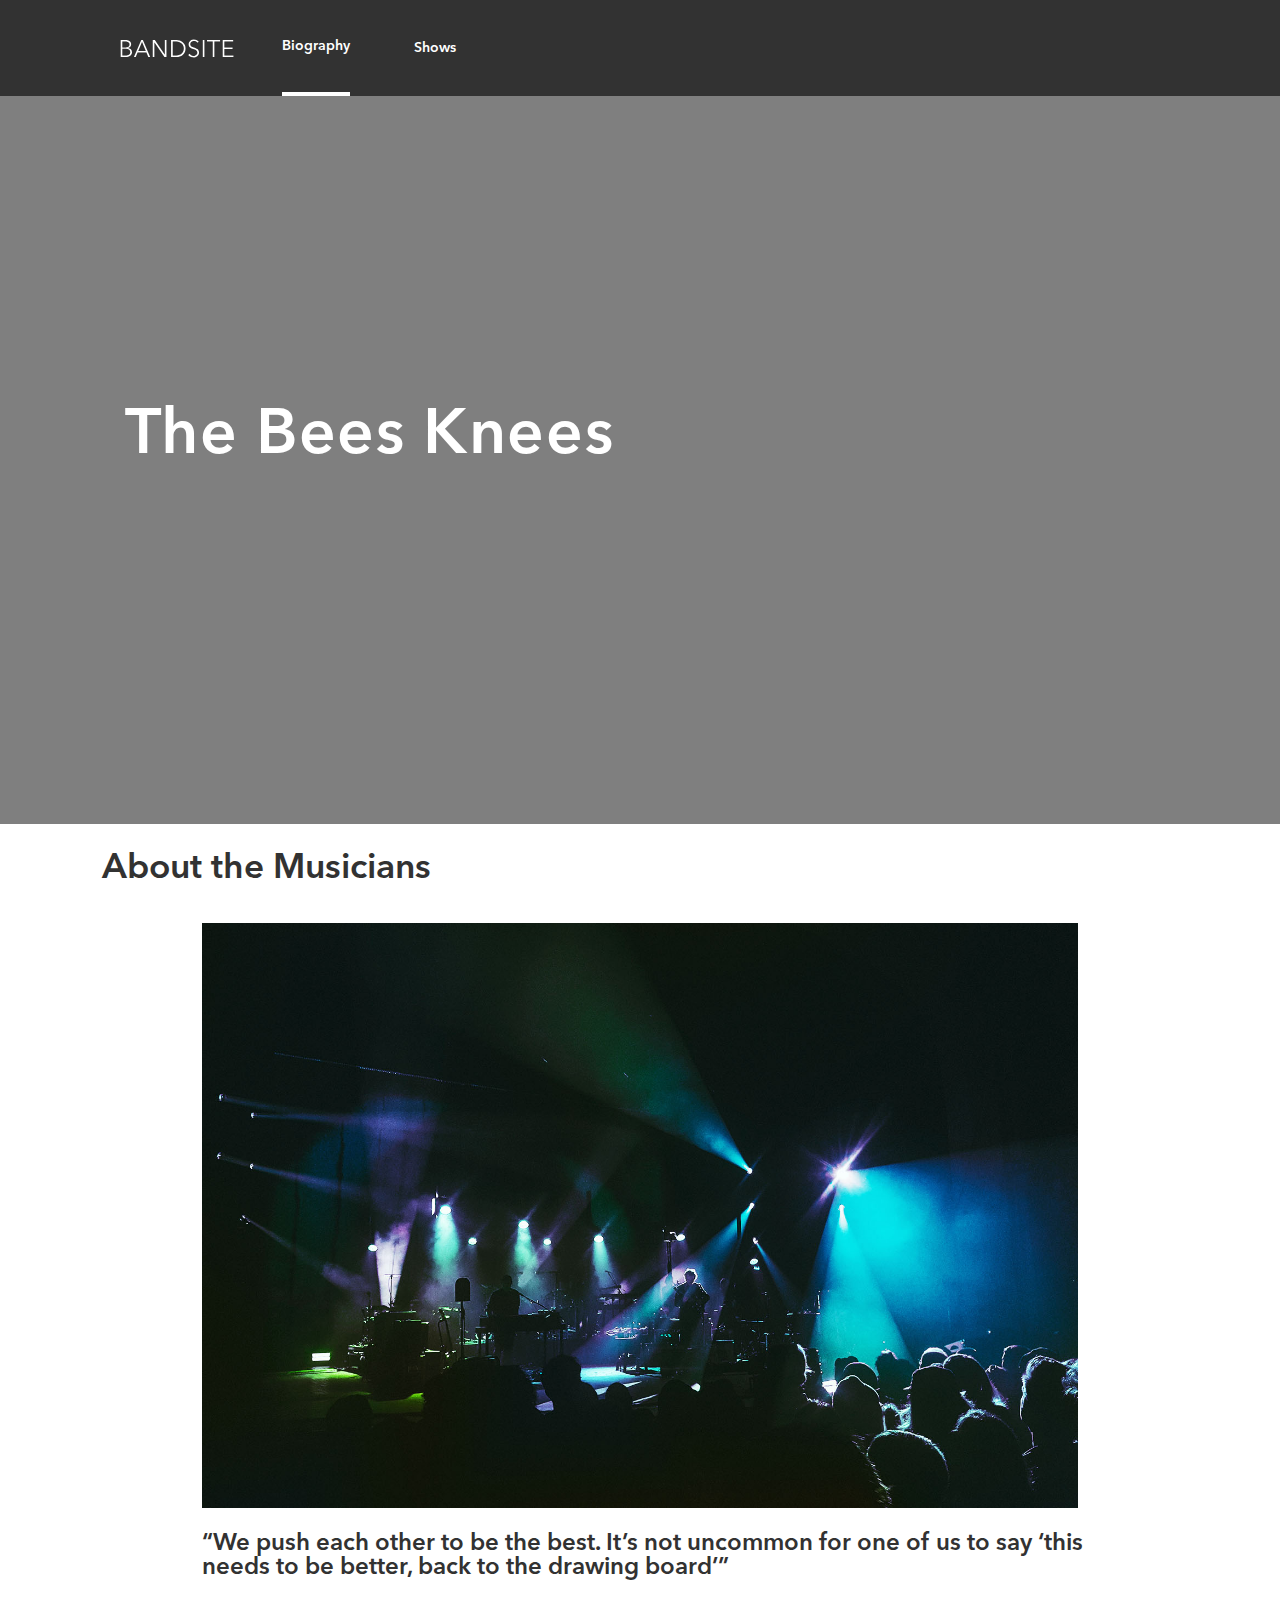
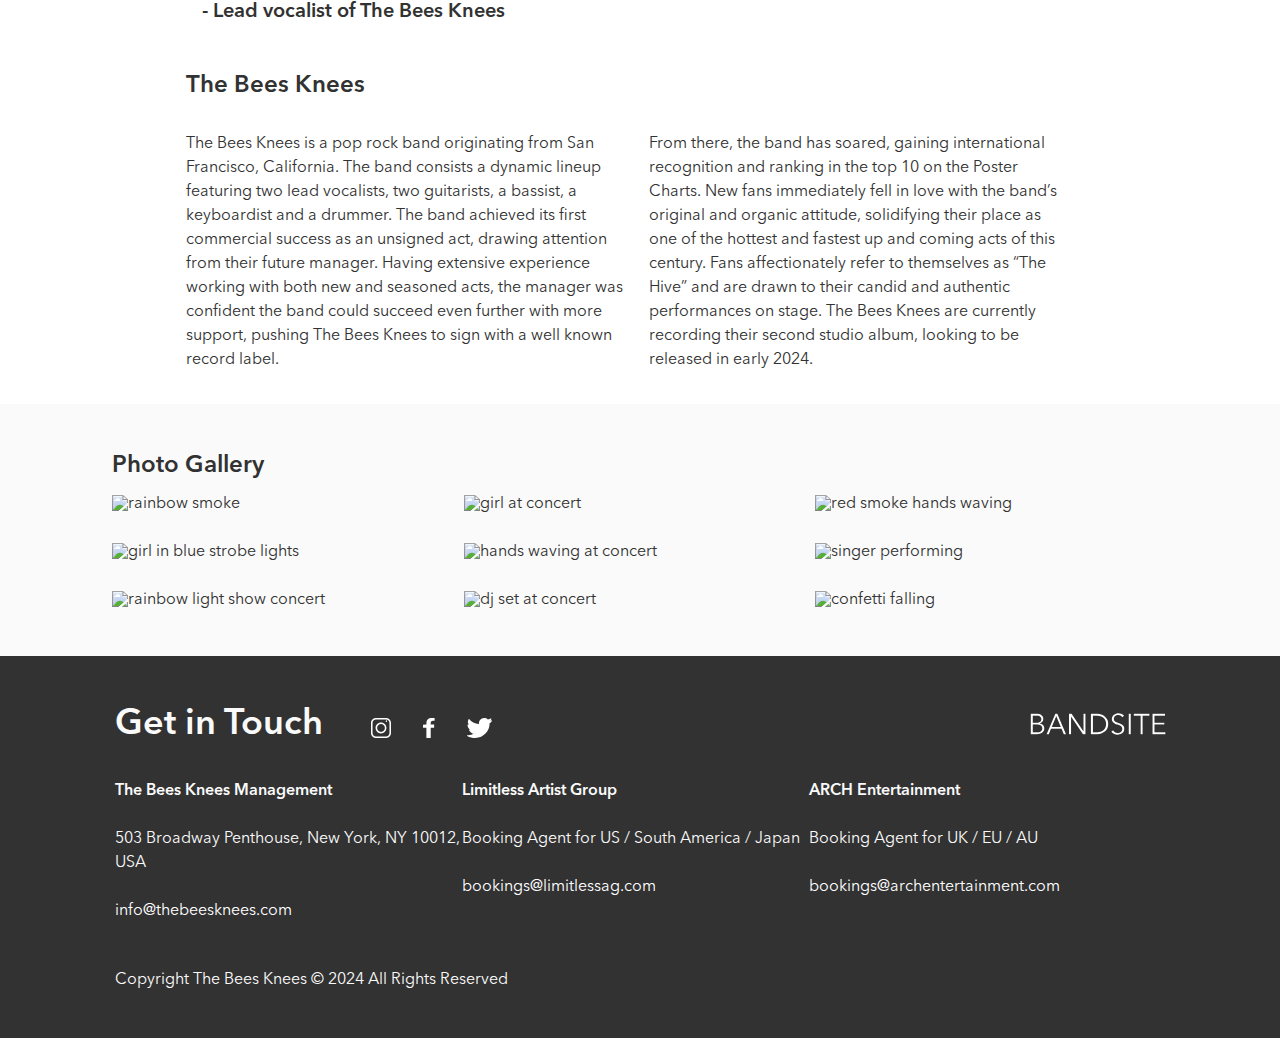
==== commit ce0f477a: "last draft" ====
--- a/index.html
+++ b/index.html
@@ -124,7 +124,7 @@
             </div>
         </div>
         <img class="footer__image--logo" src="assets/Logo/Logo-bandsite.svg" alt="bandsite logo">
-        <p class="footer__copyright">Copyright The Bees Knees © 2021 All Rights Reserved</p>
+        <p class="footer__copyright">Copyright The Bees Knees © 2024 All Rights Reserved</p>
     </footer>
 
 </body>
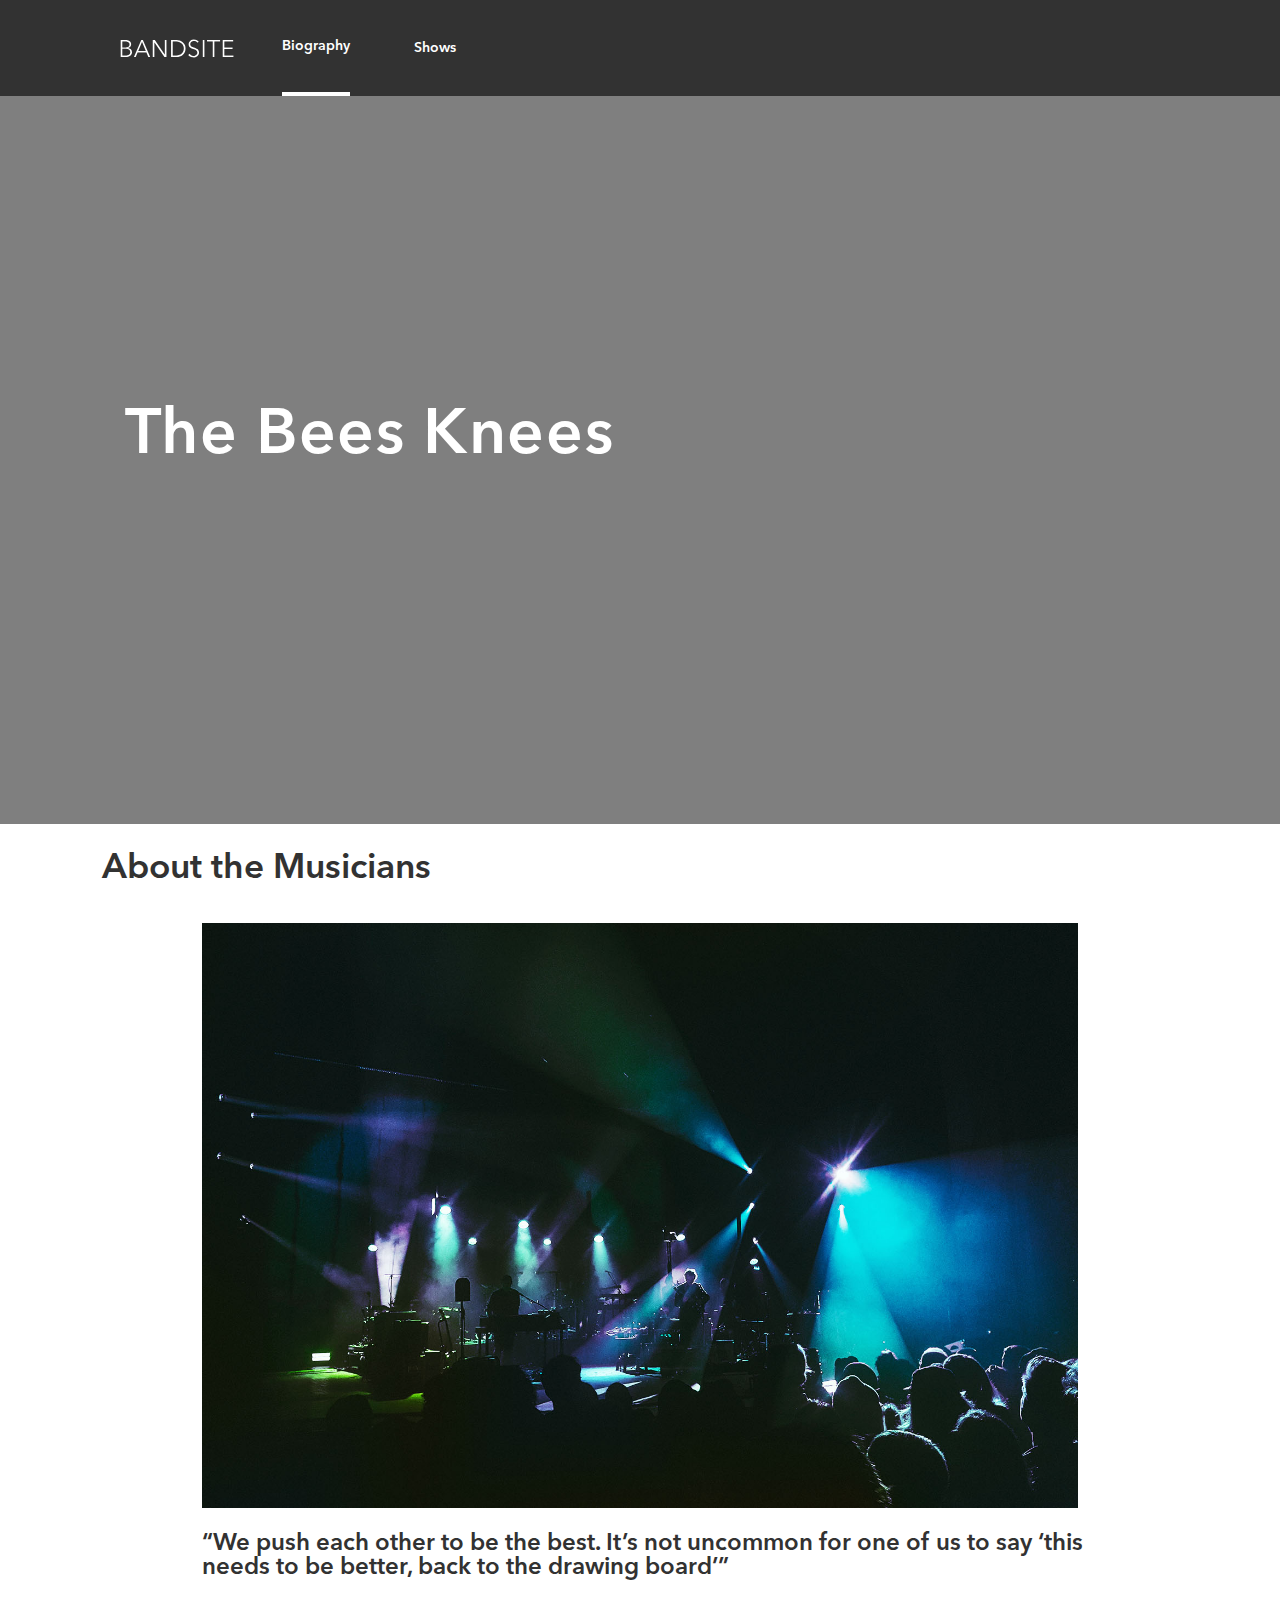
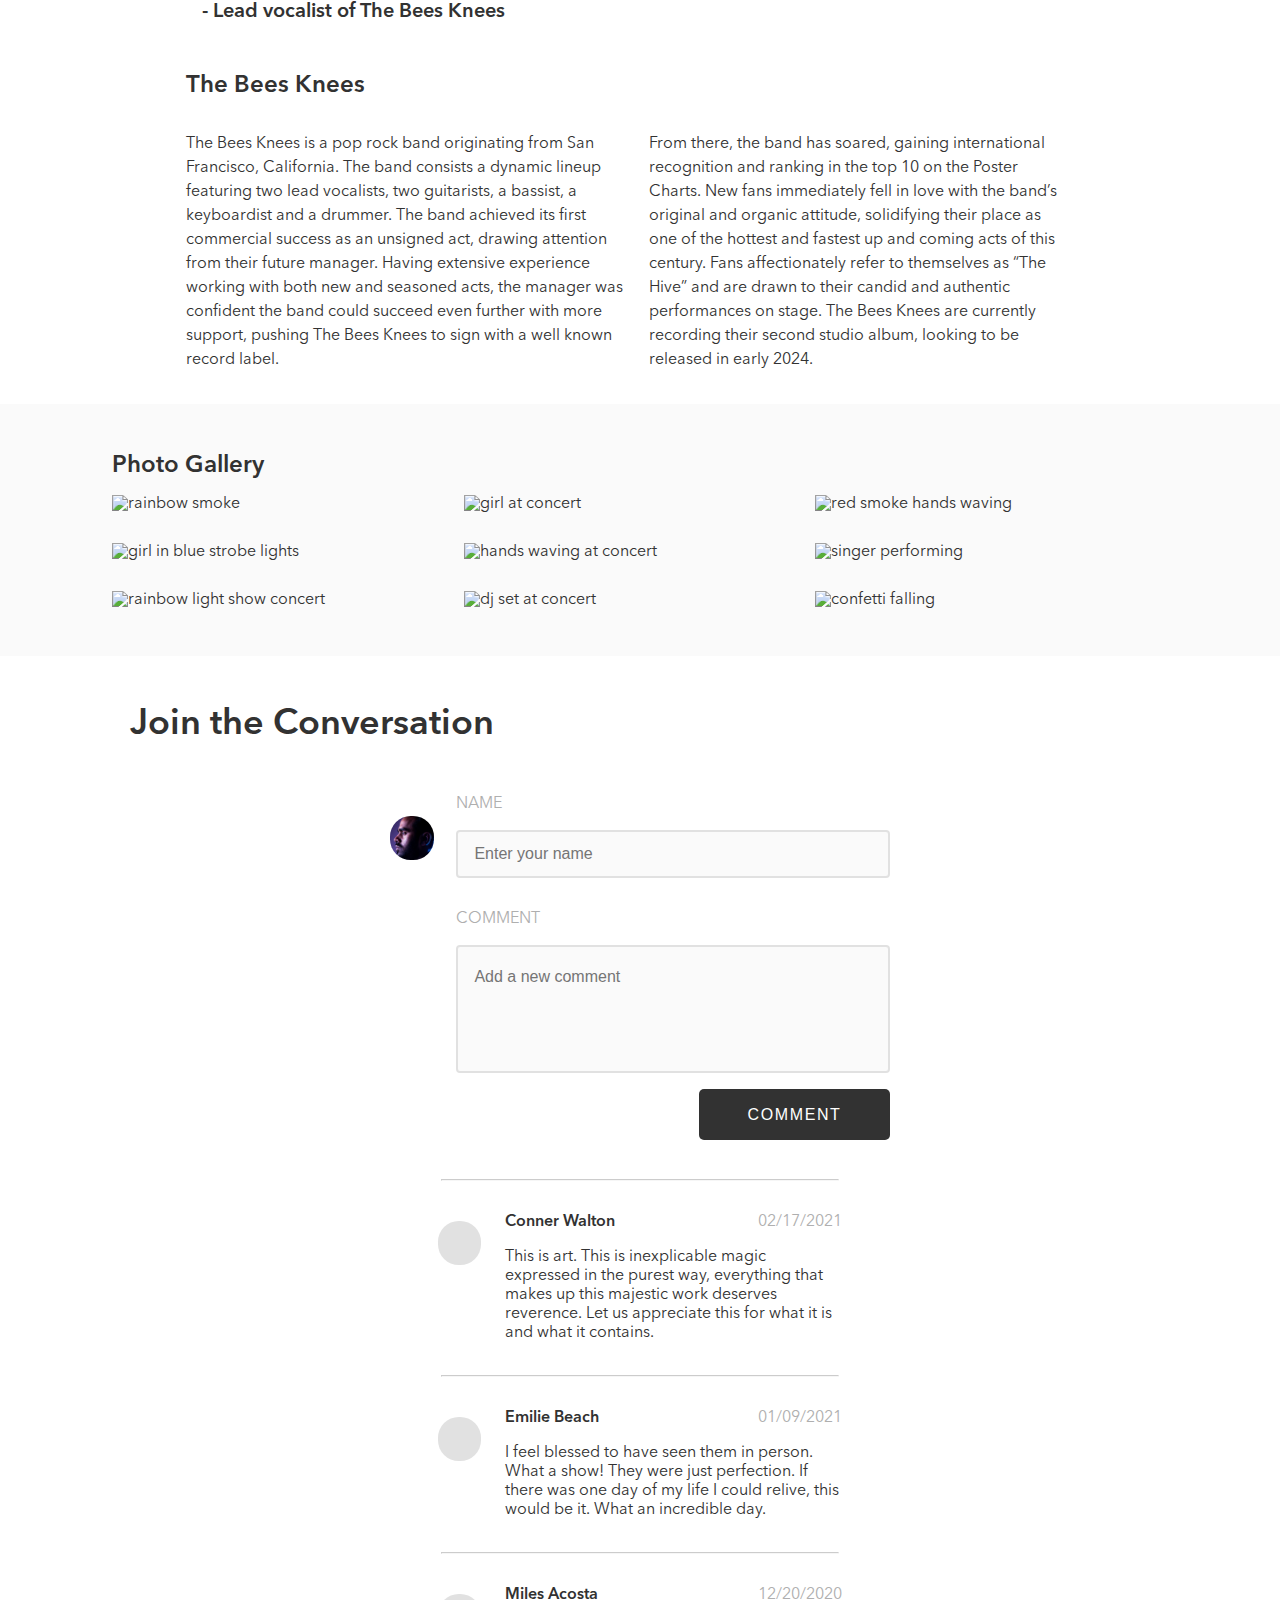
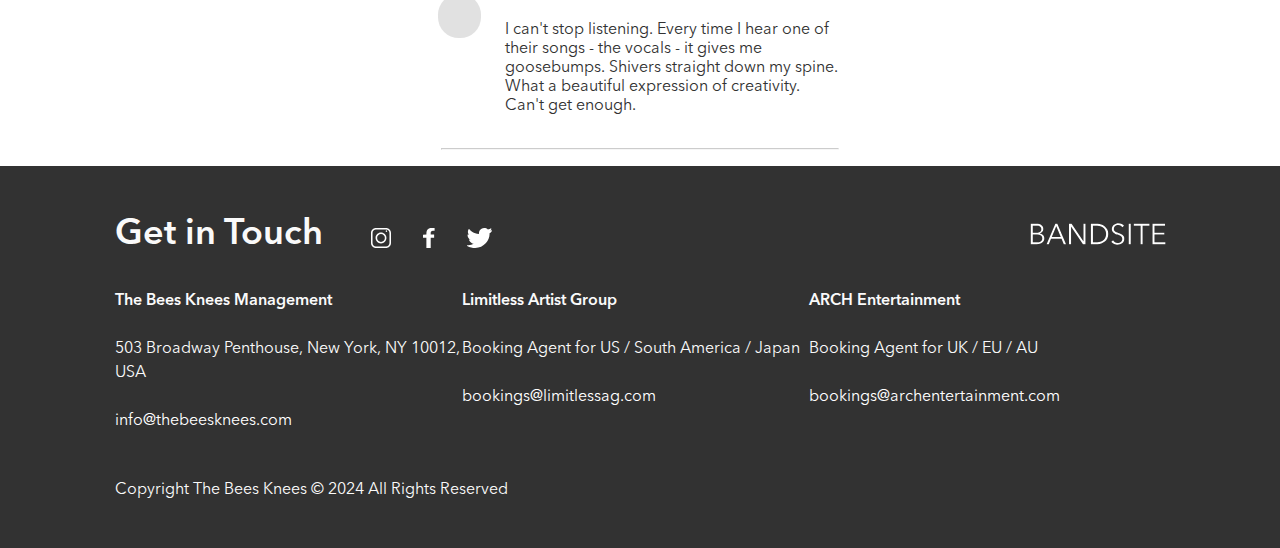
==== commit e5fe5c58: "added first draft of sprint 2" ====
--- a/index.html
+++ b/index.html
@@ -2,9 +2,12 @@
 <html lang="en">
 <head>
     <meta charset="UTF-8">
-    <meta name="viewport" content="width=device-width, initial-scale=1.0">
+    <meta http-equiv="X-UA-Compatible" content="IE=edge">
+    <meta name="viewport" content="width=device-width, initial-scale=1.0, minimum-scale=1">
+    <link rel="stylesheet" href="./styles/bio.css">
+    <script src="./scripts/index-page.js" defer></script>
     <title>Biography</title>
-    <link rel="stylesheet" href="./styles/bio.css">
+    
 </head>
 
 <body>
@@ -14,7 +17,7 @@
             <a class="nav__logo" href="./index.html"><img class="nav__img--logo" src="./assets/Logo/Logo-bandsite.svg" alt="bandsite logo"></a>
             <ul class="nav__pages">
                 <li class="nav__list nav__list--active"><a class="nav__link " href="./index.html">Biography</a></li>
-                <li class="nav__list nav__list--nonactive">Shows</li>
+                <li class="nav__list nav__list--nonactive"><a class="nav__link " href="./pages/shows.html">Shows</a></li>
             </ul>
         </nav>
     </header>
@@ -86,6 +89,44 @@
         </section>
     </main>
 
+    <section class="conv__section">
+        <h2 class="conv__section--title">Join the Conversation</h2>
+
+        <div class="conv"> 
+            <div class="conv__profile">
+                <img src="assets/Images/Mohan-muruge.jpg" class="conv__profile--img" alt="user profile">
+            </div>
+
+            <form class="conv__form">
+
+                <div class="conv__name--container">
+                    <label class="conv__name--label" for="name">NAME</label>
+                    <input class="conv__name--input" type="text" name="name" id="name" placeholder="Enter your name">
+                </div>
+
+                <div class="conv__comment--container">
+                    <label class="conv__comment--label" for="comment">COMMENT</label>
+                    <input class="conv__comment--input" for="text" name="comment" id="comment" placeholder="Add a new comment">
+                </div>
+
+                <div class="conv__btn--cont">
+                    <button type="submit" class="conv__btn">COMMENT</button>
+                </div>
+
+            </form>
+        </div>
+
+
+        <div class="comments">
+          
+            <!-- JS Script  -->
+   
+        </div>
+    </section>
+
+
+
+    <!-- Footer Section -->
     <footer class="footer">
         <h2 class="footer__title">Get in Touch</h2>
         <div class="footer__social">
--- a/styles/bio.css
+++ b/styles/bio.css
@@ -503,4 +503,227 @@
   .footer {
     padding: 3rem 7.1rem 3rem 7.2rem;
   }
+}
+
+.conv {
+  display: flex;
+  flex-direction: row;
+  justify-content: space-between;
+}
+@media screen and (min-width: 48rem) {
+  .conv {
+    max-width: 63.75;
+    display: flex;
+    justify-content: center;
+    margin: 1rem auto;
+    width: 80%;
+  }
+}
+@media screen and (min-width: 80rem) {
+  .conv {
+    max-width: 63.75;
+    width: 50%;
+  }
+}
+.conv__section--title {
+  font-size: 2rem;
+  font-weight: 600;
+  font-family: "AvenirNextLTPro-Demi";
+  margin: 0rem 0rem 2rem 0rem;
+}
+@media screen and (min-width: 48rem) {
+  .conv__section--title {
+    font-size: 2.25rem;
+    margin: 1rem 0rem 2rem 0rem;
+  }
+}
+@media screen and (min-width: 80rem) {
+  .conv__section--title {
+    margin: 3rem 0rem 2rem 0rem;
+  }
+}
+.conv__form {
+  display: flex;
+  flex-direction: column;
+  justify-content: center;
+  width: 85%;
+}
+.conv__name--container {
+  display: flex;
+  flex-direction: column;
+  justify-content: center;
+}
+.conv__email--container {
+  display: flex;
+  flex-direction: column;
+  justify-content: center;
+}
+.conv__name--label {
+  color: #AFAFAF;
+  margin-bottom: 1rem;
+}
+.conv__comment--label {
+  color: #AFAFAF;
+  margin-bottom: 1rem;
+}
+.conv__name--input {
+  font-size: 1rem;
+  width: 100%;
+  background-color: #FAFAFA;
+  border-radius: 4px;
+  border: 2px solid #E1E1E1;
+  height: 3rem;
+  padding-left: 1rem;
+  margin-bottom: 2rem;
+}
+.conv__comment--input {
+  background-color: #FAFAFA;
+  font-size: 1rem;
+  width: 100%;
+  border-radius: 4px;
+  border: 2px solid #E1E1E1;
+  height: 8rem;
+  padding-bottom: 4rem;
+  padding-left: 1rem;
+  margin: 1rem 0rem;
+}
+.conv__btn {
+  width: 100%;
+  height: 4.6rem;
+  background-color: #323232;
+  color: #FFF;
+  font-size: 1rem;
+  letter-spacing: 0.1rem;
+  border-radius: 5px;
+  border: none;
+  margin-bottom: 1.5rem;
+}
+.conv__btn:hover {
+  background-color: black;
+}
+@media screen and (min-width: 48rem) {
+  .conv__btn {
+    width: 33%;
+    height: 3.2rem;
+    padding: 0 1rem;
+  }
+}
+@media screen and (min-width: 80rem) {
+  .conv__btn {
+    width: 44%;
+  }
+}
+.conv__btn--cont {
+  display: flex;
+}
+@media screen and (min-width: 48rem) {
+  .conv__btn--cont {
+    height: 3.6rem;
+    width: 100%;
+    justify-content: flex-end;
+  }
+}
+.conv__profile {
+  display: flex;
+  width: 13%;
+  justify-content: flex-end;
+}
+.conv__profile--img {
+  margin-top: 1.3rem;
+  margin-right: 1.4rem;
+  width: 2.75em;
+  height: 2.75rem;
+  -o-object-fit: cover;
+     object-fit: cover;
+  border-radius: 1.3rem;
+}
+.conv__section {
+  padding: 2.4rem 1.6rem 0rem 1.6rem;
+}
+@media screen and (min-width: 80rem) {
+  .conv__section {
+    display: flex;
+    max-width: 63.75rem;
+    flex-direction: column;
+    justify-content: center;
+    margin: 0 auto;
+    padding: 0rem;
+  }
+}
+
+.comments {
+  padding: 1rem 1.6rem 0rem 1.6rem;
+}
+.comments__user--cont {
+  width: 85%;
+}
+.comments__user--detail {
+  display: flex;
+  flex-direction: row;
+  justify-content: space-between;
+}
+.comments__comment--cont {
+  display: flex;
+  flex-direction: row;
+}
+.comments__avatar--cont {
+  justify-content: flex-end;
+  border-radius: 1.3rem;
+  width: 2.75em;
+  height: 2.75rem;
+  background-color: #E1E1E1;
+  margin-right: 1.5rem;
+  margin-top: 0.5rem;
+}
+.comments__comment--cont {
+  margin: 1rem auto;
+}
+@media screen and (min-width: 48rem) {
+  .comments__comment--cont {
+    width: 80%;
+    max-width: 48rem;
+    display: flex;
+    justify-content: center;
+  }
+}
+@media screen and (min-width: 80rem) {
+  .comments__comment--cont {
+    width: 61%;
+  }
+}
+.comments__name {
+  font-family: "AvenirNextLTPro-Demi";
+  margin-bottom: 1rem;
+}
+.comments__date {
+  color: #AFAFAF;
+}
+.comments__new--sec {
+  opacity: 0.5;
+}
+@media screen and (min-width: 48rem) {
+  .comments__new--sec {
+    display: flex;
+    justify-content: center;
+    margin: 1rem auto;
+    width: 80%;
+    max-width: 48rem;
+  }
+}
+@media screen and (min-width: 80rem) {
+  .comments__new--sec {
+    width: 60%;
+  }
+}
+@media screen and (min-width: 80rem) {
+  .comments {
+    display: flex;
+    max-width: 63.75rem;
+    flex-direction: column;
+    justify-content: center;
+    margin: 0 auto;
+    padding: 0rem;
+    width: 65%;
+    max-width: 52rem;
+  }
 }/*# sourceMappingURL=bio.css.map */